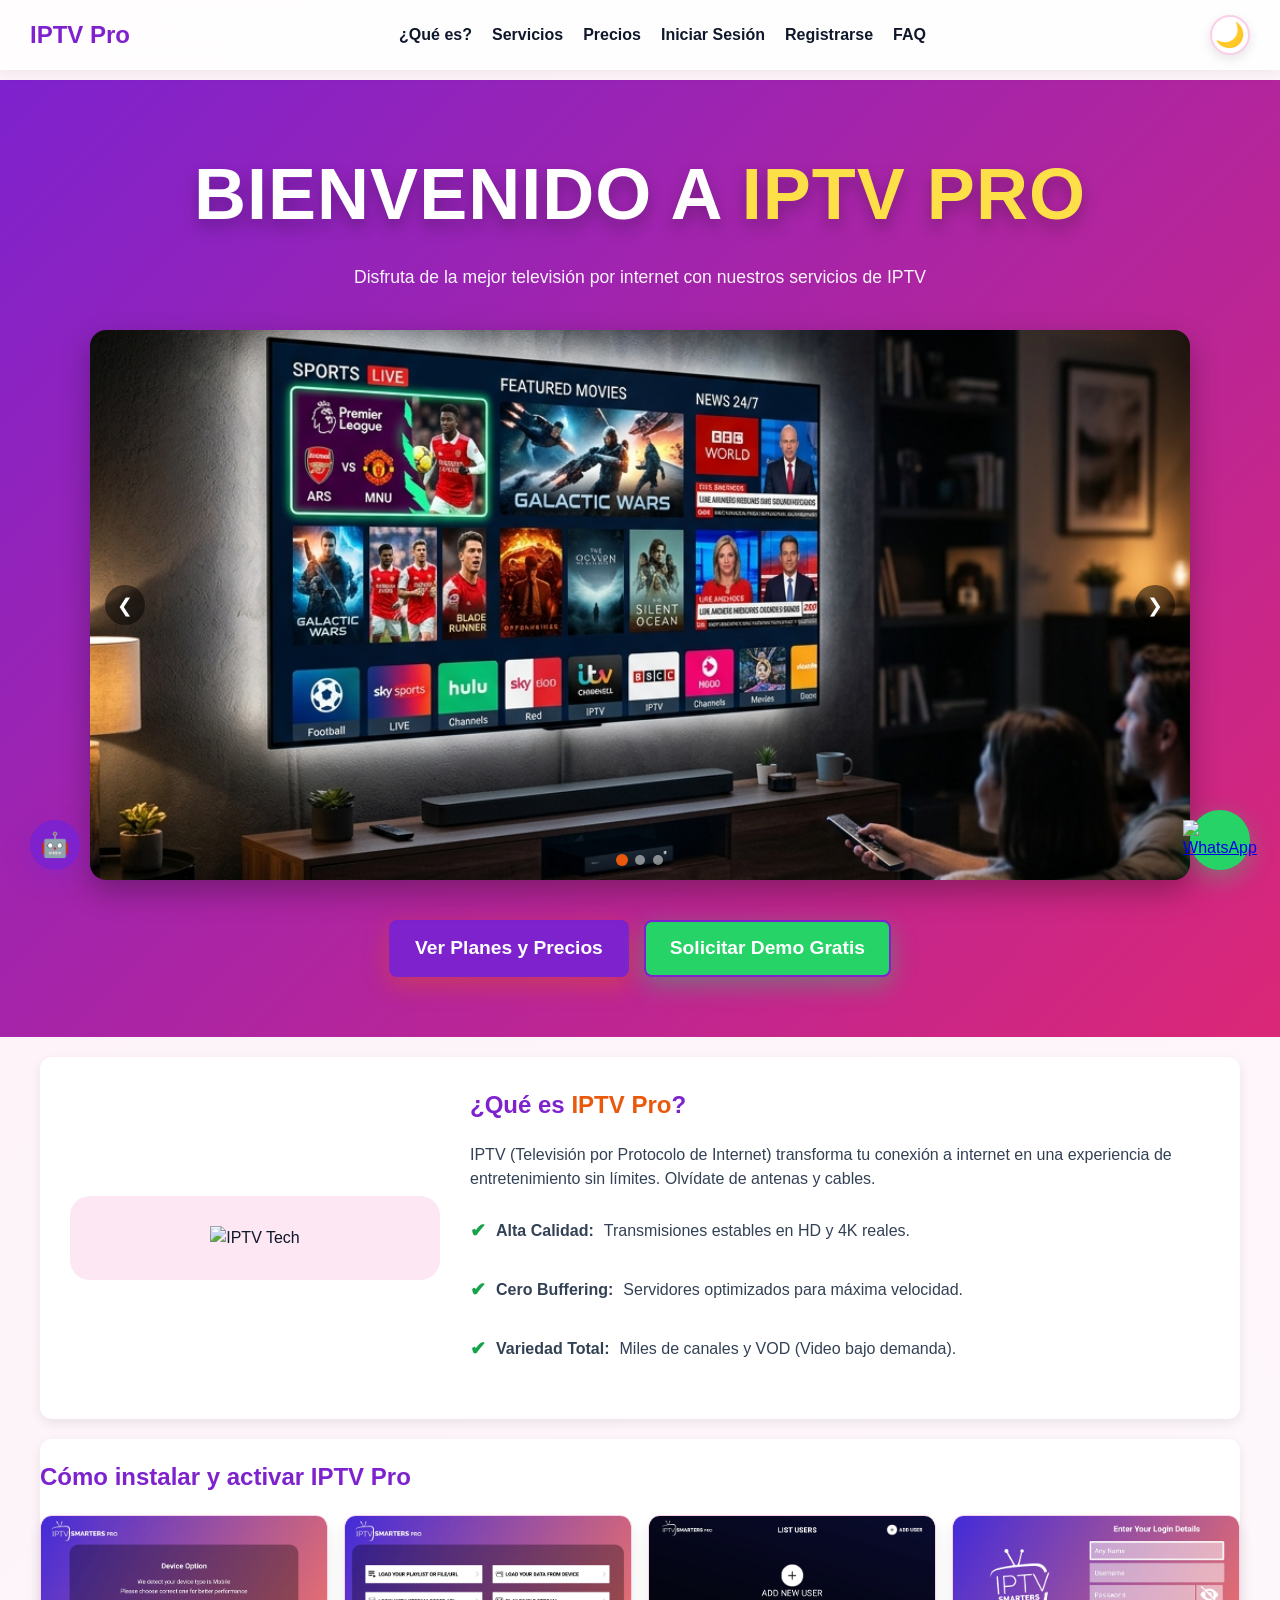
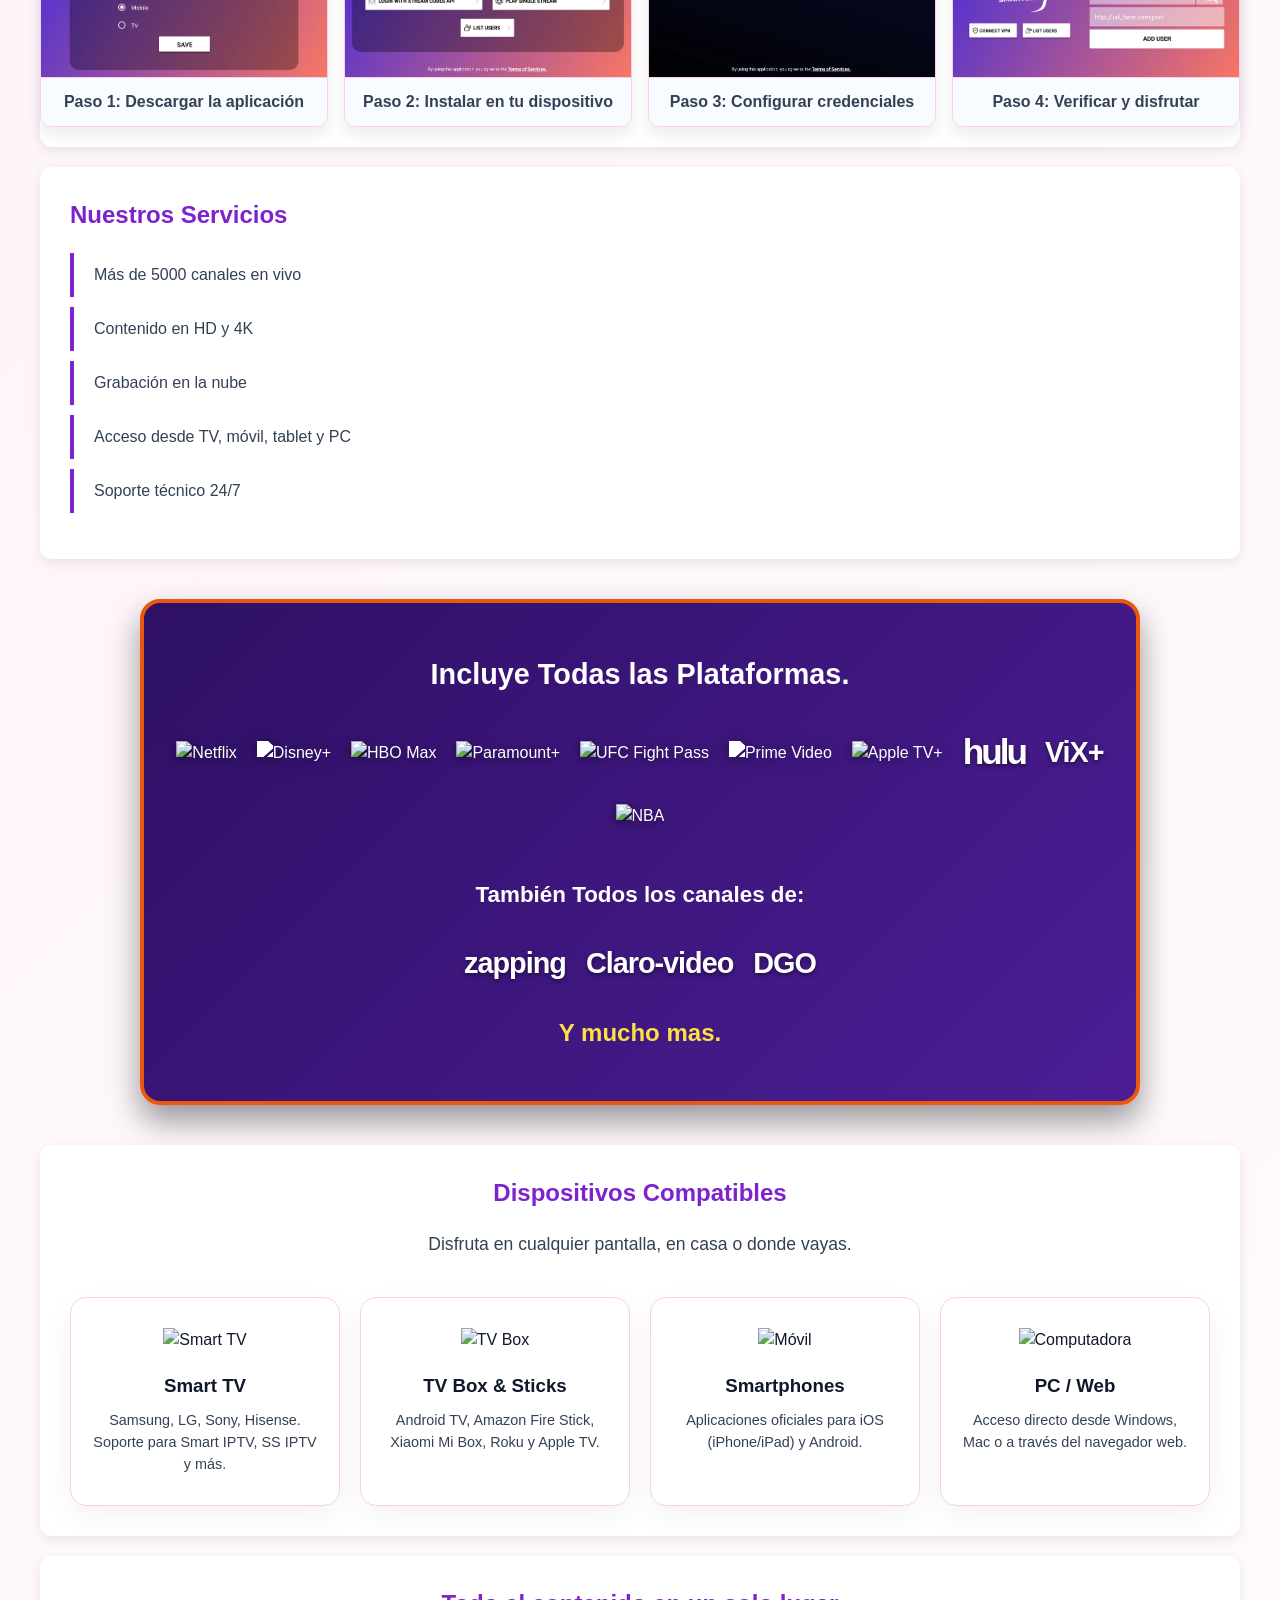
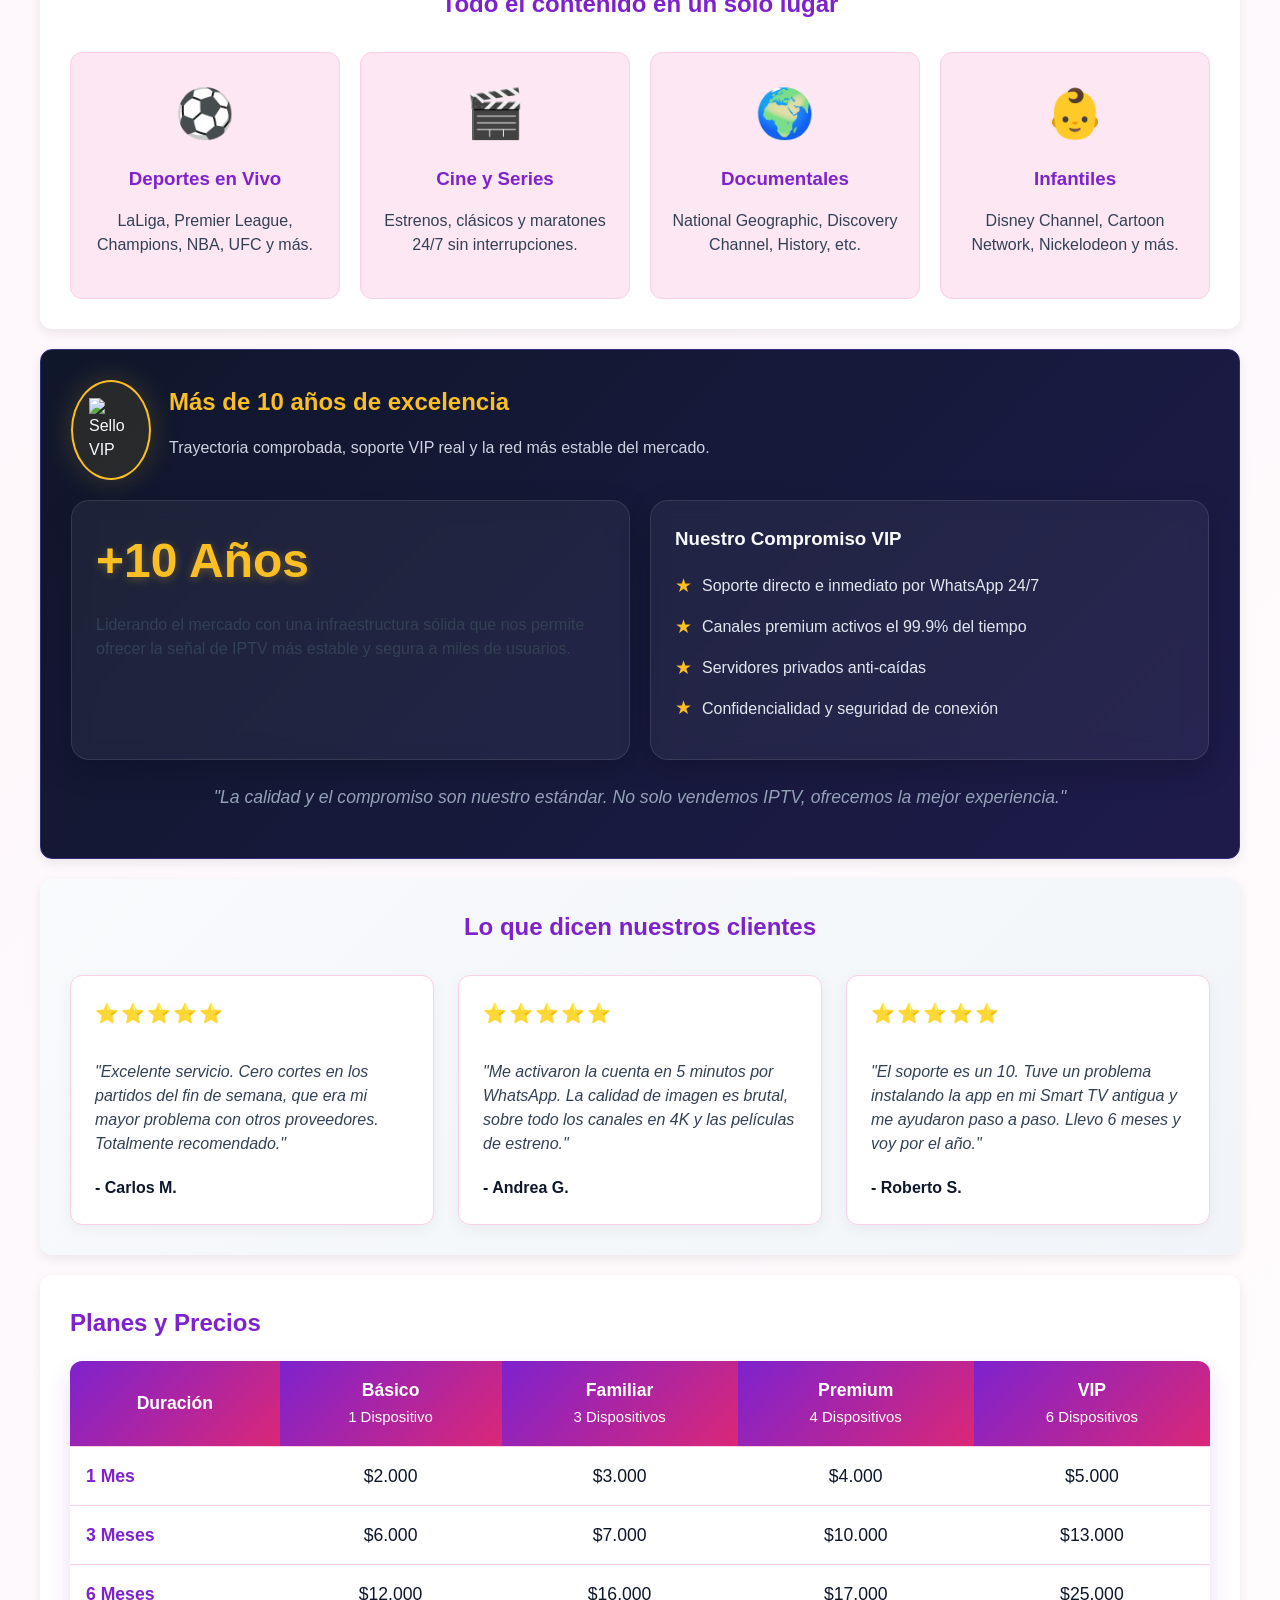
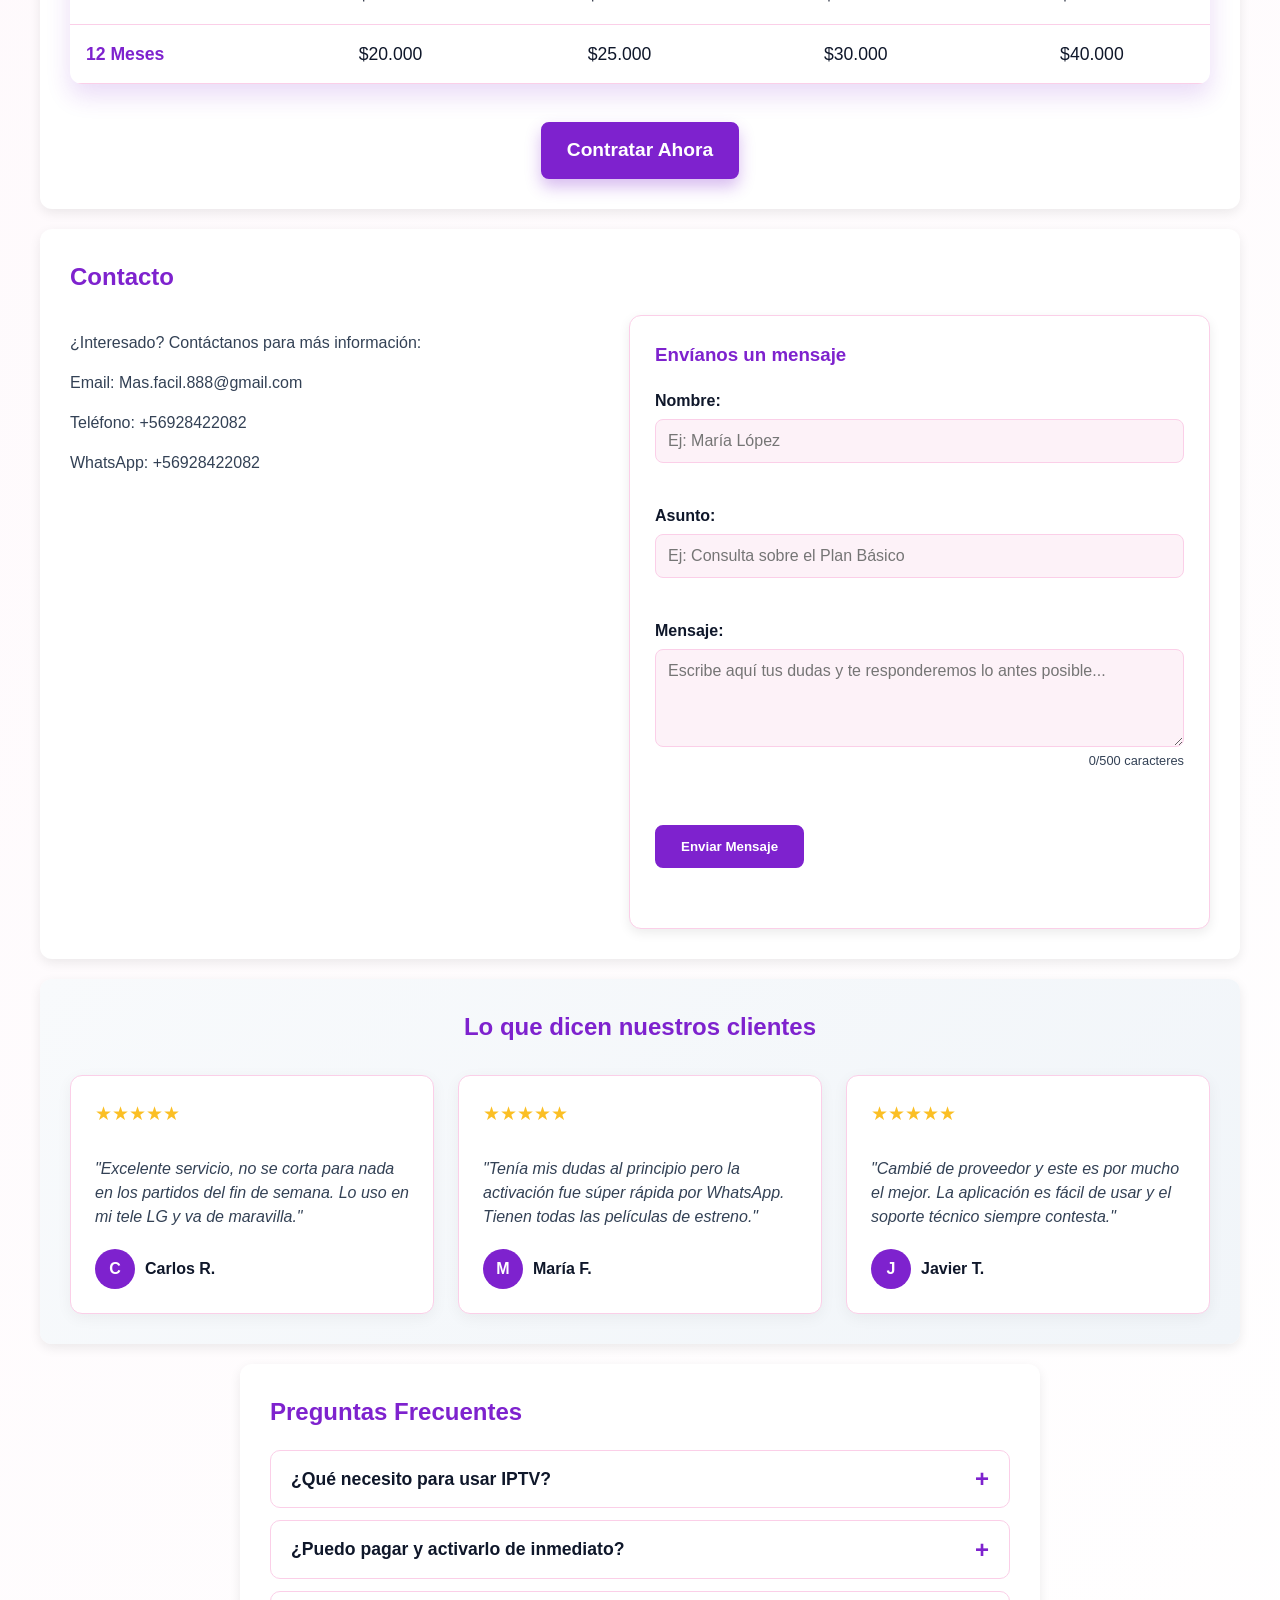
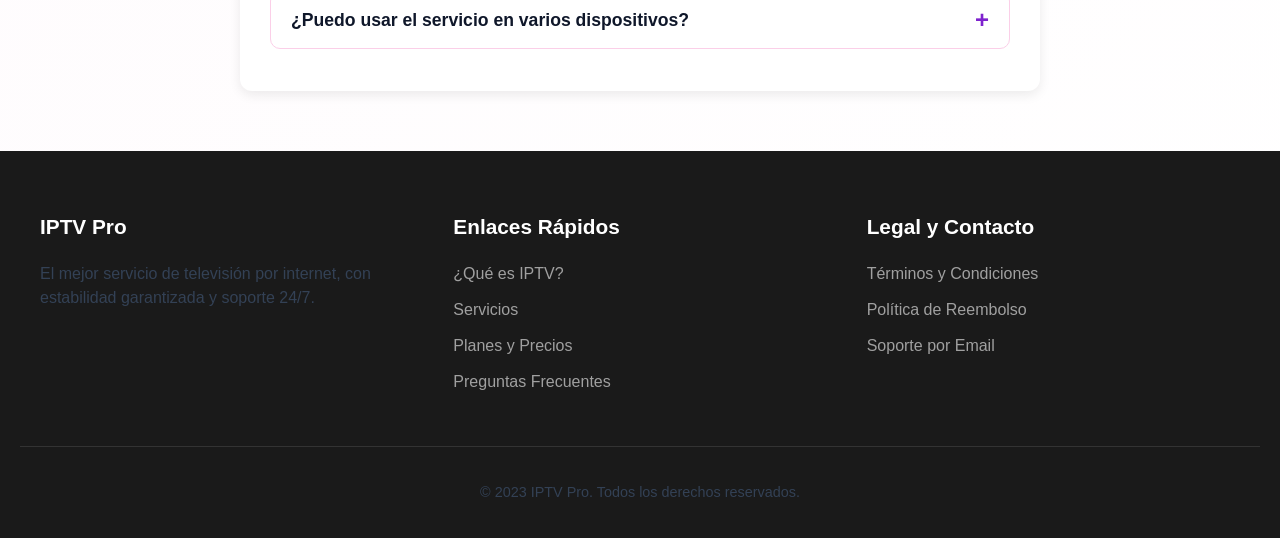
==== index.html @ 999f8999 "se elimina" ====
<!DOCTYPE html>
<html lang="es">

<head>
    <meta charset="UTF-8">
    <meta name="viewport" content="width=device-width, initial-scale=1.0">
    <title>Venta de IPTV - IPTV Pro</title>
    <!-- Open Graph SEO Meta Tags -->
    <meta property="og:title" content="IPTV Pro - La mejor televisión por internet">
    <meta property="og:description" content="Disfruta de miles de canales, películas y series en alta calidad desde cualquier dispositivo.">
    <meta property="og:image" content="https://zandokans.github.io/IPTV_Ventas/images/carousel_1.png">
    <meta property="og:url" content="https://zandokans.github.io/IPTV_Ventas/">
    <meta name="twitter:card" content="summary_large_image">
    <link rel="stylesheet" href="css/estilo.css">
    <link rel="icon" href="images/favicon.svg" type="image/svg+xml">
</head>

<body>
    <!-- Sticky Navbar -->
    <nav class="navbar">
        <div class="nav-brand">IPTV Pro</div>
        <div class="nav-links">
            <a href="#about" class="nav-public">¿Qué es?</a>
            <a href="#services" class="nav-public">Servicios</a>
            <a href="#pricing" class="nav-public">Precios</a>
            <a href="#" id="open-login-btn" class="nav-public">Iniciar Sesión</a>
            <a href="#" id="open-register-btn" class="nav-public">Registrarse</a>
            <a href="#faq" class="nav-public">FAQ</a>
            <a href="#" id="dashboard-link" class="nav-private" style="display:none; color: var(--focus);">Mi Panel</a>
            <a href="#" id="logout-btn" class="nav-private" style="display:none;">Cerrar Sesión</a>
        </div>
        <!-- Botón de Modo Oscuro integrado -->
        <button id="theme-toggle" class="theme-toggle" aria-label="Cambiar tema">🌙</button>
    </nav>

    <!-- Contenido Principal Landing Page -->
    <main id="main-content">
        <!-- Encabezado principal con título y descripción -->
        <header class="animate-on-scroll">
            <h1>Bienvenido a <span class="text-accent">IPTV Pro</span></h1>
            <p>Disfruta de la mejor televisión por internet con nuestros servicios de IPTV</p>

            <!-- Carrusel de Imágenes -->
            <div class="hero-carousel">
                <div class="carousel-track">
                    <div class="carousel-slide">
                        <img src="images/carousel_1.png" alt="IPTV Smart TV interface">
                    </div>
                    <div class="carousel-slide">
                        <img src="images/carousel_2.png" alt="IPTV Movie viewing experience">
                    </div>
                    <div class="carousel-slide">
                        <img src="images/carousel_3.png" alt="IPTV Multi-device synchronization">
                    </div>
                </div>
                <button class="carousel-btn prev-btn" aria-label="Imagen anterior">❮</button>
                <button class="carousel-btn next-btn" aria-label="Siguiente imagen">❯</button>
                <div class="carousel-dots">
                    <span class="dot active" data-index="0"></span>
                    <span class="dot" data-index="1"></span>
                    <span class="dot" data-index="2"></span>
                </div>
            </div>

            <div style="display: flex; gap: 15px; justify-content: center; margin-top: 30px;">
                <a href="#pricing" class="btn btn-hero" style="margin-top: 0;">Ver Planes y Precios</a>
                <a href="https://wa.me/56928422082?text=Hola%2C%20quiero%20solicitar%20mi%20Demo%20Gratis%20de%20IPTV"
                    target="_blank" class="btn btn-hero"
                    style="margin-top: 0; background-color: #25d366; color: white; box-shadow: 0 8px 24px rgba(37, 211, 102, 0.4); animation: pulse-green 2s infinite;">Solicitar
                    Demo Gratis</a>
            </div>
        </header>



        <!-- Modal de Login -->
        <div id="login-modal" class="modal-overlay">
            <div class="modal-content single-form-modal">
                <span class="close-modal" id="close-login-btn">&times;</span>
                <h2>Iniciar Sesión</h2>
                <div class="auth-container">
                    <!-- Formulario de Login -->
                    <div class="form-card" style="width: 100%;">
                        <form id="login-form">
                            <div class="form-group">
                                <label for="login-email">Email:</label>
                                <input type="email" id="login-email" placeholder="ejemplo@correo.com" required>
                                <span id="login-email-error" class="error-text"></span>
                            </div>
                            <div class="form-group">
                                <label for="login-password">Contraseña:</label>
                                <input type="password" id="login-password" placeholder="Tu contraseña" required>
                                <span id="login-password-error" class="error-text"></span>
                            </div>
                            <div style="text-align: right; margin-bottom: 15px;">
                                <a href="#" id="open-recover-btn"
                                    style="font-size: 0.9rem; color: var(--primary);">¿Olvidaste tu contraseña?</a>
                            </div>
                            <button type="submit" class="btn" style="width: 100%;">Ingresar</button>
                            <div id="login-success" class="success-text"></div>
                        </form>
                    </div>
                </div>
            </div>
        </div>

        <!-- Modal de Registro -->
        <div id="register-modal" class="modal-overlay">
            <div class="modal-content single-form-modal">
                <span class="close-modal" id="close-register-btn">&times;</span>
                <h2>Registro</h2>
                <div class="auth-container">
                    <!-- Formulario de Registro -->
                    <div class="form-card" style="width: 100%;">
                        <form id="register-form">
                            <div class="form-group">
                                <label for="register-user">Usuario:</label>
                                <input type="text" id="register-user" placeholder="Ej: JuanPerez99" required>
                                <span id="register-user-error" class="error-text"></span>
                            </div>
                            <div class="form-group">
                                <label for="register-email">Email:</label>
                                <input type="email" id="register-email" placeholder="ejemplo@correo.com" required>
                                <span id="register-email-error" class="error-text"></span>
                            </div>
                            <div class="form-group">
                                <label for="register-password">Contraseña (Mínimo 8 caracteres):</label>
                                <input type="password" id="register-password" placeholder="Mínimo 8 caracteres"
                                    required>
                                <span id="register-password-error" class="error-text"></span>
                            </div>
                            <div class="form-group">
                                <label for="register-confirm">Confirmar Contraseña:</label>
                                <input type="password" id="register-confirm" placeholder="Repite tu contraseña"
                                    required>
                                <span id="register-confirm-error" class="error-text"></span>
                            </div>
                            <button type="submit" class="btn" style="width: 100%;">Registrarse</button>
                            <div id="register-success" class="success-text"></div>
                        </form>
                    </div>
                </div>
            </div>
        </div>

        <!-- Modal de Recuperar Contraseña -->
        <div id="recover-modal" class="modal-overlay">
            <div class="modal-content single-form-modal">
                <span class="close-modal" id="close-recover-btn">&times;</span>
                <h2>Recuperar Contraseña</h2>
                <div class="auth-container">
                    <div class="form-card" style="width: 100%;">
                        <p style="margin-top: 0; margin-bottom: 20px; font-size: 0.95rem; color: var(--muted);">Ingresa
                            tu correo electrónico y te enviaremos un enlace para restablecer tu contraseña.</p>
                        <form id="recover-form">
                            <div class="form-group">
                                <label for="recover-email">Email:</label>
                                <input type="email" id="recover-email" placeholder="ejemplo@correo.com" required>
                                <span id="recover-email-error" class="error-text"></span>
                            </div>
                            <button type="submit" class="btn" style="width: 100%;">Enviar Enlace</button>
                            <div id="recover-success" class="success-text"></div>
                        </form>
                    </div>
                </div>
            </div>
        </div>

        <!-- Sección informativa: Explicación de qué es IPTV -->
        <section id="about" class="animate-on-scroll about-section">
            <div class="about-grid">
                <div class="about-icon-container">
                    <img src="https://img.icons8.com/nolan/128/tv.png" alt="IPTV Tech" class="about-icon-pulse">
                </div>
                <div class="about-content">
                    <h2>¿Qué es <span class="text-accent">IPTV Pro</span>?</h2>
                    <p>IPTV (Televisión por Protocolo de Internet) transforma tu conexión a internet en una experiencia de entretenimiento sin límites. Olvídate de antenas y cables.</p>
                    <ul class="about-features">
                        <li><span class="check-icon">✔</span> <strong>Alta Calidad:</strong> Transmisiones estables en HD y 4K reales.</li>
                        <li><span class="check-icon">✔</span> <strong>Cero Buffering:</strong> Servidores optimizados para máxima velocidad.</li>
                        <li><span class="check-icon">✔</span> <strong>Variedad Total:</strong> Miles de canales y VOD (Video bajo demanda).</li>
                    </ul>
                </div>
            </div>
        </section>

        <!-- Sección galería: Pasos de instalación y configuración del servicio -->
        <section id="gallery" class="animate-on-scroll">
            <h2>Cómo instalar y activar IPTV Pro</h2>
            <!-- Contenedor de galería con imágenes de los pasos -->
            <div class="gallery">
                <!-- Paso 1: Descarga de la aplicación -->
                <figure>
                    <img src="images/1.webp" alt="Paso 1: Descargar" />
                    <figcaption>Paso 1: Descargar la aplicación</figcaption>
                </figure>
                <!-- Paso 2: Instalación en el dispositivo -->
                <figure>
                    <img src="images/2.webp" alt="Paso 2: Instalar" />
                    <figcaption>Paso 2: Instalar en tu dispositivo</figcaption>
                </figure>
                <!-- Paso 3: Configuración de acceso -->
                <figure>
                    <img src="images/3.webp" alt="Paso 3: Configurar" />
                    <figcaption>Paso 3: Configurar credenciales</figcaption>
                </figure>
                <!-- Paso 4: Verificación y uso del servicio -->
                <figure>
                    <img src="images/4.webp" alt="Paso 4: Verificar" />
                    <figcaption>Paso 4: Verificar y disfrutar</figcaption>
                </figure>
            </div>
        </section>

        <!-- Sección servicios: Características principales del servicio IPTV -->
        <section id="services" class="animate-on-scroll">
            <h2>Nuestros Servicios</h2>
            <!-- Lista de características y ventajas -->
            <ul>
                <li>Más de 5000 canales en vivo</li>
                <li>Contenido en HD y 4K</li>
                <li>Grabación en la nube</li>
                <li>Acceso desde TV, móvil, tablet y PC</li>
                <li>Soporte técnico 24/7</li>
            </ul>
        </section>

        <!-- Sección de plataformas incluidas -->
        <section id="platforms" class="animate-on-scroll" style="text-align: center;">
            <h2>Incluye Todas las Plataformas.</h2>

            <div class="platforms-grid">
                <span class="platform-logo" aria-label="Netflix"><img src="https://cdn.simpleicons.org/netflix/white"
                        alt="Netflix"></span>
                <span class="platform-logo" aria-label="Disney+"><img
                        src="https://upload.wikimedia.org/wikipedia/commons/3/3e/Disney%2B_logo.svg" alt="Disney+"
                        style="filter: brightness(0) invert(1) drop-shadow(0 2px 8px rgba(0,0,0,0.5));"></span>
                <span class="platform-logo" aria-label="HBO Max"><img src="https://cdn.simpleicons.org/hbo/white"
                        alt="HBO Max"></span>
                <span class="platform-logo" aria-label="Paramount+"><img
                        src="https://cdn.simpleicons.org/paramountplus/white" alt="Paramount+"></span>
                <span class="platform-logo" aria-label="UFC Fight Pass"><img src="https://cdn.simpleicons.org/ufc/white"
                        alt="UFC Fight Pass"></span>
                <span class="platform-logo" aria-label="Prime Video"><img
                        src="https://upload.wikimedia.org/wikipedia/commons/1/11/Amazon_Prime_Video_logo.svg"
                        alt="Prime Video"
                        style="filter: brightness(0) invert(1) drop-shadow(0 2px 8px rgba(0,0,0,0.5));"></span>
                <span class="platform-logo" aria-label="Apple TV+"><img src="https://cdn.simpleicons.org/appletv/white"
                        alt="Apple TV+"></span>
                <span class="platform-text"
                    style="font-family: 'Arial Black', Impact, sans-serif; letter-spacing: -3px; text-transform: lowercase; font-size: 2.2rem;"
                    aria-label="Hulu">hulu</span>
                <span class="platform-text">ViX+</span>
                <span class="platform-logo" aria-label="NBA"><img src="https://cdn.simpleicons.org/nba/white"
                        alt="NBA"></span>
            </div>

            <h3 class="platforms-subtitle">También Todos los canales de:</h3>

            <div class="platforms-grid channels-grid">
                <span class="platform-text">zapping</span>
                <span class="platform-text">Claro-video</span>
                <span class="platform-text">DGO</span>
            </div>

            <div class="more-content-banner">
                Y mucho mas.
            </div>
        </section>

        <!-- Sección de Dispositivos Compatibles Visual -->
        <section id="devices" class="animate-on-scroll">
            <h2 style="text-align: center;">Dispositivos Compatibles</h2>
            <p style="text-align: center; color: var(--muted); margin-bottom: 40px; font-size: 1.1rem;">Disfruta en cualquier pantalla, en casa o donde vayas.</p>
            
            <div class="devices-grid">
                <div class="device-card">
                    <img src="https://img.icons8.com/color/150/000000/tv.png" alt="Smart TV" class="device-img">
                    <h3>Smart TV</h3>
                    <p>Samsung, LG, Sony, Hisense. Soporte para Smart IPTV, SS IPTV y más.</p>
                </div>
                <div class="device-card">
                    <img src="https://img.icons8.com/color/150/000000/apple-tv.png" alt="TV Box" class="device-img">
                    <h3>TV Box & Sticks</h3>
                    <p>Android TV, Amazon Fire Stick, Xiaomi Mi Box, Roku y Apple TV.</p>
                </div>
                <div class="device-card">
                    <img src="https://img.icons8.com/color/150/000000/touchscreen-smartphone.png" alt="Móvil" class="device-img">
                    <h3>Smartphones</h3>
                    <p>Aplicaciones oficiales para iOS (iPhone/iPad) y Android.</p>
                </div>
                <div class="device-card">
                    <img src="https://img.icons8.com/color/150/000000/mac-client.png" alt="Computadora" class="device-img">
                    <h3>PC / Web</h3>
                    <p>Acceso directo desde Windows, Mac o a través del navegador web.</p>
                </div>
            </div>
        </section>

        <!-- Sección de Categorías de Canales -->
        <section id="channels" class="animate-on-scroll">
            <h2 style="text-align: center;">Todo el contenido en un solo lugar</h2>
            <div class="channels-categories-grid">
                <div class="category-card">
                    <span class="category-icon">⚽</span>
                    <h3>Deportes en Vivo</h3>
                    <p>LaLiga, Premier League, Champions, NBA, UFC y más.</p>
                </div>
                <div class="category-card">
                    <span class="category-icon">🎬</span>
                    <h3>Cine y Series</h3>
                    <p>Estrenos, clásicos y maratones 24/7 sin interrupciones.</p>
                </div>
                <div class="category-card">
                    <span class="category-icon">🌍</span>
                    <h3>Documentales</h3>
                    <p>National Geographic, Discovery Channel, History, etc.</p>
                </div>
                <div class="category-card">
                    <span class="category-icon">👶</span>
                    <h3>Infantiles</h3>
                    <p>Disney Channel, Cartoon Network, Nickelodeon y más.</p>
                </div>
            </div>
        </section>

        <!-- Sección experiencia: Información sobre trayectoria y ventajas competitivas -->
        <section id="experience" class="experience-box animate-on-scroll">
            <!-- Encabezado con ícono de experiencia -->
            <div class="experience-top">
                <div class="experience-badge-vip">
                    <img src="https://img.icons8.com/color/96/000000/best-seller.png" alt="Sello VIP" />
                </div>
                <div>
                    <h2>Más de 10 años de excelencia</h2>
                    <p class="experience-subtitle">Trayectoria comprobada, soporte VIP real y la red más estable del mercado.</p>
                </div>
            </div>
            <!-- Grid con tarjetas de experiencia y beneficios -->
            <div class="experience-grid">
                <!-- Tarjeta: Años de experiencia -->
                <div class="experience-card">
                    <p class="experience-number">+10 Años</p>
                    <p>Liderando el mercado con una infraestructura sólida que nos permite ofrecer la señal de IPTV más estable y segura a miles de usuarios.</p>
                </div>
                <!-- Tarjeta: Razones por las que somos los mejores -->
                <div class="experience-card">
                    <h3>Nuestro Compromiso VIP</h3>
                    <ul class="vip-list">
                        <li><span class="vip-icon">★</span> Soporte directo e inmediato por WhatsApp 24/7</li>
                        <li><span class="vip-icon">★</span> Canales premium activos el 99.9% del tiempo</li>
                        <li><span class="vip-icon">★</span> Servidores privados anti-caídas</li>
                        <li><span class="vip-icon">★</span> Confidencialidad y seguridad de conexión</li>
                    </ul>
                </div>
            </div>
            <!-- Nota final sobre los valores de la empresa -->
            <p class="experience-note">"La calidad y el compromiso son nuestro estándar. No solo vendemos IPTV, ofrecemos la mejor experiencia."</p>
        </section>

        <!-- Sección Testimonios -->
        <section id="testimonials" class="animate-on-scroll">
            <h2 style="text-align: center;">Lo que dicen nuestros clientes</h2>
            <div class="testimonials-grid">
                <div class="testimonial-card">
                    <div class="testimonial-stars">⭐⭐⭐⭐⭐</div>
                    <p class="testimonial-text">"Excelente servicio. Cero cortes en los partidos del fin de semana, que
                        era mi mayor problema con otros proveedores. Totalmente recomendado."</p>
                    <div class="testimonial-author">- Carlos M.</div>
                </div>
                <div class="testimonial-card">
                    <div class="testimonial-stars">⭐⭐⭐⭐⭐</div>
                    <p class="testimonial-text">"Me activaron la cuenta en 5 minutos por WhatsApp. La calidad de imagen
                        es brutal, sobre todo los canales en 4K y las películas de estreno."</p>
                    <div class="testimonial-author">- Andrea G.</div>
                </div>
                <div class="testimonial-card">
                    <div class="testimonial-stars">⭐⭐⭐⭐⭐</div>
                    <p class="testimonial-text">"El soporte es un 10. Tuve un problema instalando la app en mi Smart TV
                        antigua y me ayudaron paso a paso. Llevo 6 meses y voy por el año."</p>
                    <div class="testimonial-author">- Roberto S.</div>
                </div>
            </div>
        </section>



        <!-- Sección precios: Planes de suscripción disponibles -->
        <section id="pricing" class="animate-on-scroll">
            <h2>Planes y Precios</h2>
            <!-- Contenedor de tarjetas de planes -->
            <div class="pricing-table-container">
                <table class="pricing-table">
                    <thead>
                        <tr>
                            <th>Duración</th>
                            <th>Básico<br><span style="font-size: 0.85em; font-weight: normal;">1 Dispositivo</span>
                            </th>
                            <th>Familiar<br><span style="font-size: 0.85em; font-weight: normal;">3 Dispositivos</span>
                            </th>
                            <th>Premium<br><span style="font-size: 0.85em; font-weight: normal;">4 Dispositivos</span>
                            </th>
                            <th>VIP<br><span style="font-size: 0.85em; font-weight: normal;">6 Dispositivos</span></th>
                        </tr>
                    </thead>
                    <tbody>
                        <tr>
                            <td>1 Mes</td>
                            <td>$2.000</td>
                            <td>$3.000</td>
                            <td>$4.000</td>
                            <td>$5.000</td>
                        </tr>
                        <tr>
                            <td>3 Meses</td>
                            <td>$6.000</td>
                            <td>$7.000</td>
                            <td>$10.000</td>
                            <td>$13.000</td>
                        </tr>
                        <tr>
                            <td>6 Meses</td>
                            <td>$12.000</td>
                            <td>$16.000</td>
                            <td>$17.000</td>
                            <td>$25.000</td>
                        </tr>
                        <tr>
                            <td>12 Meses</td>
                            <td>$20.000</td>
                            <td>$25.000</td>
                            <td>$30.000</td>
                            <td>$40.000</td>
                        </tr>
                    </tbody>
                </table>
            </div>
            <div class="pricing-action">
                <a class="btn btn-large"
                    href="https://wa.me/56928422082?text=Hola%2C%20quiero%20contratar%20un%20plan%20de%20IPTV"
                    target="_blank" rel="noopener noreferrer">Contratar Ahora</a>
            </div>
        </section>



        <!-- Sección contacto: Información de contacto y canales de atención -->
        <section id="contact" class="animate-on-scroll">
            <h2>Contacto</h2>
            <div class="contact-container">
                <div class="contact-info">
                    <p>¿Interesado? Contáctanos para más información:</p>
                    <!-- Email de contacto -->
                    <p>Email: Mas.facil.888@gmail.com</p>
                    <!-- Teléfono de contacto -->
                    <p>Teléfono: +56928422082</p>
                    <!-- WhatsApp para soporte directo -->
                    <p>WhatsApp: +56928422082</p>
                </div>

                <div class="form-card contact-form-card">
                    <h3>Envíanos un mensaje</h3>
                    <form id="contact-form">
                        <div class="form-group">
                            <label for="contact-name">Nombre:</label>
                            <input type="text" id="contact-name" placeholder="Ej: María López" required>
                            <span id="contact-name-error" class="error-text"></span>
                        </div>
                        <div class="form-group">
                            <label for="contact-subject">Asunto:</label>
                            <input type="text" id="contact-subject" placeholder="Ej: Consulta sobre el Plan Básico"
                                required>
                            <span id="contact-subject-error" class="error-text"></span>
                        </div>
                        <div class="form-group">
                            <label for="contact-message">Mensaje:</label>
                            <textarea id="contact-message" rows="4" maxlength="500"
                                placeholder="Escribe aquí tus dudas y te responderemos lo antes posible..."
                                required></textarea>
                            <div class="char-counter"><span id="char-count">0</span>/500 caracteres</div>
                            <span id="contact-message-error" class="error-text"></span>
                        </div>
                        <button type="submit" class="btn">Enviar Mensaje</button>
                        <div id="contact-success" class="success-text"></div>
                    </form>
                </div>
            </div>
        </section>

        <!-- Sección Testimonios -->
        <section id="testimonials" class="animate-on-scroll">
            <h2 style="text-align: center;">Lo que dicen nuestros clientes</h2>
            <div class="testimonials-grid">
                <div class="testimonial-card">
                    <div class="stars">★★★★★</div>
                    <p class="testimonial-text">"Excelente servicio, no se corta para nada en los partidos del fin de semana. Lo uso en mi tele LG y va de maravilla."</p>
                    <div class="testimonial-author">
                        <div class="author-avatar">C</div>
                        <span>Carlos R.</span>
                    </div>
                </div>
                <div class="testimonial-card">
                    <div class="stars">★★★★★</div>
                    <p class="testimonial-text">"Tenía mis dudas al principio pero la activación fue súper rápida por WhatsApp. Tienen todas las películas de estreno."</p>
                    <div class="testimonial-author">
                        <div class="author-avatar">M</div>
                        <span>María F.</span>
                    </div>
                </div>
                <div class="testimonial-card">
                    <div class="stars">★★★★★</div>
                    <p class="testimonial-text">"Cambié de proveedor y este es por mucho el mejor. La aplicación es fácil de usar y el soporte técnico siempre contesta."</p>
                    <div class="testimonial-author">
                        <div class="author-avatar">J</div>
                        <span>Javier T.</span>
                    </div>
                </div>
            </div>
        </section>

        <!-- Sección FAQ -->
        <section id="faq" class="animate-on-scroll faq-section">
            <h2>Preguntas Frecuentes</h2>
            <div class="faq-container">
                <details class="faq-item">
                    <summary>¿Qué necesito para usar IPTV?</summary>
                    <div class="faq-content">Solo necesitas una conexión a internet estable (mínimo 15 Mbps
                        recomendables) y
                        un dispositivo compatible como un Smart TV, celular, PC o TV Box.</div>
                </details>
                <details class="faq-item">
                    <summary>¿Puedo pagar y activarlo de inmediato?</summary>
                    <div class="faq-content">¡Sí! Una vez confirmemos el pago vía WhatsApp, te enviaremos tus
                        credenciales
                        para que empieces a disfrutar al instante.</div>
                </details>
                <details class="faq-item">
                    <summary>¿Puedo usar el servicio en varios dispositivos?</summary>
                    <div class="faq-content">Depende del plan que elijas. Nuestro Plan VIP te permite ver hasta en 6
                        dispositivos simultáneamente. Revisa nuestra tabla de precios para más detalles.</div>
                </details>
            </div>
        </section>
    </main>

    <!-- Dashboard de Cliente -->
    <div id="user-dashboard" style="display: none;" class="dashboard-container animate-on-scroll">
        <div class="dashboard-header">
            <h2>Bienvenido, <span id="dashboard-username" class="text-accent">Usuario</span></h2>
            <p>Estado de tu cuenta: <span class="status-active" style="color: #00e676; font-weight: bold;">Activo</span>
            </p>
        </div>
        <div class="dashboard-grid">
            <div class="dashboard-card">
                <h3>Tu Plan Actual</h3>
                <p class="plan-name" style="font-size: 1.2rem; font-weight: bold; color: var(--primary);">Plan VIP (6
                    Dispositivos)</p>
                <p>Vence en: <strong>28 días</strong></p>
                <button class="btn btn-step">Renovar Plan</button>
            </div>
            <div class="dashboard-card">
                <h3>Tus Listas y Accesos</h3>
                <p>Usa estos datos en tu aplicación IPTV:</p>
                <div class="form-group" style="margin-bottom: 10px;">
                    <label>URL M3U:</label>
                    <input type="text" value="http://iptvpro.tv/get.php?username=cliente&password=123&type=m3u" readonly
                        style="width: 100%; font-size: 0.85rem;">
                </div>
                <button class="btn btn-step" onclick="alert('Enlace copiado al portapapeles')">Copiar Enlace</button>
            </div>
            <div class="dashboard-card">
                <h3>Soporte Técnico</h3>
                <p>¿Tienes problemas con tu servicio?</p>
                <a href="https://wa.me/56928422082" class="btn btn-step" target="_blank"
                    rel="noopener noreferrer">Contactar Soporte</a>
            </div>
        </div>
    </div>

    <!-- Botón Volver Arriba -->
    <button id="back-to-top" aria-label="Volver arriba">↑</button>

    <!-- Botón Whatsapp Flotante -->
    <a href="https://wa.me/56928422082?text=Hola%2C%20quiero%20m%C3%A1s%20informaci%C3%B3n" class="wa-floating"
        target="_blank" rel="noopener noreferrer" aria-label="Chat WhatsApp">
        <img src="https://img.icons8.com/color/60/ffffff/whatsapp--v1.png" alt="WhatsApp" />
    </a>

    <!-- Pie de página -->
    <footer>
        <div class="footer-grid">
            <div class="footer-col">
                <h3>IPTV Pro</h3>
                <p>El mejor servicio de televisión por internet, con estabilidad garantizada y soporte 24/7.</p>
            </div>
            <div class="footer-col">
                <h3>Enlaces Rápidos</h3>
                <ul class="footer-links">
                    <li><a href="#about">¿Qué es IPTV?</a></li>
                    <li><a href="#services">Servicios</a></li>
                    <li><a href="#pricing">Planes y Precios</a></li>
                    <li><a href="#faq">Preguntas Frecuentes</a></li>
                </ul>
            </div>
            <div class="footer-col">
                <h3>Legal y Contacto</h3>
                <ul class="footer-links">
                    <li><a href="#">Términos y Condiciones</a></li>
                    <li><a href="#">Política de Reembolso</a></li>
                    <li><a href="mailto:Mas.facil.888@gmail.com">Soporte por Email</a></li>
                </ul>
            </div>
        </div>
        <div class="footer-bottom">
            <p>&copy; 2023 IPTV Pro. Todos los derechos reservados.</p>
        </div>
    </footer>

    <!-- jQuery -->
    <script src="https://code.jquery.com/jquery-3.6.0.min.js"></script>

    <!-- Script de Modo Oscuro -->
    <script>
        const themeToggleBtn = document.getElementById('theme-toggle');
        const theme = localStorage.getItem('theme');

        if (theme === "dark") {
            document.body.classList.add("dark-mode");
            themeToggleBtn.innerText = "☀️";
        }

        themeToggleBtn.addEventListener("click", () => {
            document.body.classList.toggle("dark-mode");
            if (document.body.classList.contains("dark-mode")) {
                localStorage.setItem("theme", "dark");
                themeToggleBtn.innerText = "☀️";
            } else {
                localStorage.setItem("theme", "light");
                themeToggleBtn.innerText = "🌙";
            }
        });

        // Lógica del botón Volver Arriba
        const backToTopBtn = document.getElementById('back-to-top');
        window.addEventListener('scroll', () => {
            if (window.scrollY > 300) {
                backToTopBtn.classList.add('show');
            } else {
                backToTopBtn.classList.remove('show');
            }
        });

        if (backToTopBtn) {
            backToTopBtn.addEventListener('click', () => {
                window.scrollTo({ top: 0, behavior: 'smooth' });
            });
        }

        // Intersection Observer para Animaciones de Scroll
        const observerOptions = {
            root: null,
            rootMargin: '0px',
            threshold: 0.15
        };

        const observer = new IntersectionObserver((entries, observer) => {
            entries.forEach(entry => {
                if (entry.isIntersecting) {
                    entry.target.classList.add('visible');
                    observer.unobserve(entry.target);
                }
            });
        }, observerOptions);

        document.querySelectorAll('.animate-on-scroll').forEach(section => {
            observer.observe(section);
        });

        // ============================================
        // LÓGICA DE VALIDACIÓN DE FORMULARIOS
        // ============================================

        // --- Lógica de Modales de Autenticación ---
        const loginModal = document.getElementById('login-modal');
        const registerModal = document.getElementById('register-modal');
        const openLoginBtn = document.getElementById('open-login-btn');
        const openRegisterBtn = document.getElementById('open-register-btn');
        const closeLoginBtn = document.getElementById('close-login-btn');
        const closeRegisterBtn = document.getElementById('close-register-btn');

        if (openLoginBtn && loginModal && closeLoginBtn) {
            openLoginBtn.addEventListener('click', function (e) {
                e.preventDefault();
                loginModal.classList.add('show');
            });

            closeLoginBtn.addEventListener('click', function () {
                loginModal.classList.remove('show');
            });

            window.addEventListener('click', function (e) {
                if (e.target === loginModal) {
                    loginModal.classList.remove('show');
                }
            });
        }

        if (openRegisterBtn && registerModal && closeRegisterBtn) {
            openRegisterBtn.addEventListener('click', function (e) {
                e.preventDefault();
                registerModal.classList.add('show');
            });

            closeRegisterBtn.addEventListener('click', function () {
                registerModal.classList.remove('show');
            });

            window.addEventListener('click', function (e) {
                if (e.target === registerModal) {
                    registerModal.classList.remove('show');
                }
            });
        }

        const recoverModal = document.getElementById('recover-modal');
        const openRecoverBtn = document.getElementById('open-recover-btn');
        const closeRecoverBtn = document.getElementById('close-recover-btn');

        if (openRecoverBtn && recoverModal && closeRecoverBtn) {
            openRecoverBtn.addEventListener('click', function (e) {
                e.preventDefault();
                loginModal.classList.remove('show'); // cerrar login primero
                recoverModal.classList.add('show');
            });

            closeRecoverBtn.addEventListener('click', function () {
                recoverModal.classList.remove('show');
            });

            window.addEventListener('click', function (e) {
                if (e.target === recoverModal) {
                    recoverModal.classList.remove('show');
                }
            });
        }

        // Formulario de Recuperación
        const recoverForm = document.getElementById('recover-form');
        if (recoverForm) {
            recoverForm.addEventListener('submit', function (e) {
                e.preventDefault();
                const email = document.getElementById('recover-email').value.trim();
                const errorSpan = document.getElementById('recover-email-error');
                const successMsg = document.getElementById('recover-success');

                errorSpan.textContent = '';
                successMsg.textContent = '';

                if (email === '') {
                    errorSpan.textContent = 'El email es obligatorio.';
                } else {
                    successMsg.textContent = 'Si el email está registrado, recibirás un enlace de recuperación pronto.';
                    successMsg.style.color = '#00e676';
                    recoverForm.reset();
                }
            });
        }

        // --- Formulario de Registro ---
        const registerForm = document.getElementById('register-form');
        if (registerForm) {
            registerForm.addEventListener('submit', function (event) {
                event.preventDefault(); // Validación preventiva

                // Captura de valores mediante document.getElementById
                const user = document.getElementById('register-user').value.trim();
                const email = document.getElementById('register-email').value.trim();
                const password = document.getElementById('register-password').value;
                const confirm = document.getElementById('register-confirm').value;

                // Elementos de error para feedback en tiempo real
                const userError = document.getElementById('register-user-error');
                const emailError = document.getElementById('register-email-error');
                const passwordError = document.getElementById('register-password-error');
                const confirmError = document.getElementById('register-confirm-error');
                const successMsg = document.getElementById('register-success');

                // Limpiar mensajes
                userError.textContent = '';
                emailError.textContent = '';
                passwordError.textContent = '';
                confirmError.textContent = '';
                successMsg.textContent = '';

                let isValid = true;

                if (user === '') {
                    userError.textContent = 'El usuario es obligatorio.';
                    isValid = false;
                }

                // Validar que el email tenga un formato válido (regex)
                const emailRegex = /^[^\s@]+@[^\s@]+\.[^\s@]+$/;
                if (!emailRegex.test(email)) {
                    emailError.textContent = 'El formato del email no es válido.';
                    isValid = false;
                }

                // Asegurar que la contraseña tenga al menos 8 caracteres
                if (password.length < 8) {
                    passwordError.textContent = 'La contraseña debe tener al menos 8 caracteres.';
                    isValid = false;
                }

                // Verificar que ambas contraseñas ingresadas sean idénticas
                if (password !== confirm) {
                    confirmError.textContent = 'Las contraseñas no coinciden.';
                    isValid = false;
                }

                if (isValid) {
                    // Guardar en localStorage simulando guardado en base de datos
                    const userData = { user, email, password };
                    localStorage.setItem('iptv_user_' + email, JSON.stringify(userData));

                    successMsg.textContent = '¡Registro exitoso! Ya puedes iniciar sesión, ' + user + '.';
                    successMsg.style.color = '#00e676';
                    registerForm.reset();
                }
            });
        }

        // --- Formulario de Login ---
        const loginForm = document.getElementById('login-form');
        if (loginForm) {
            loginForm.addEventListener('submit', function (event) {
                event.preventDefault(); // Validación preventiva

                // Captura de valores mediante document.getElementById
                const email = document.getElementById('login-email').value.trim();
                const password = document.getElementById('login-password').value;

                // Elementos de error
                const emailError = document.getElementById('login-email-error');
                const passwordError = document.getElementById('login-password-error');
                const successMsg = document.getElementById('login-success');

                // Limpiar mensajes
                emailError.textContent = '';
                passwordError.textContent = '';
                successMsg.textContent = '';

                let isValid = true;

                // Validar campos obligatorios
                if (email === '') {
                    emailError.textContent = 'El email es obligatorio.';
                    isValid = false;
                } else {
                    const emailRegex = /^[^\s@]+@[^\s@]+\.[^\s@]+$/;
                    if (!emailRegex.test(email)) {
                        emailError.textContent = 'Formato de email inválido.';
                        isValid = false;
                    }
                }

                if (password === '') {
                    passwordError.textContent = 'La contraseña es obligatoria.';
                    isValid = false;
                }

                // Mensaje de éxito si los formatos son correctos
                if (isValid) {
                    const storedUserStr = localStorage.getItem('iptv_user_' + email);
                    if (storedUserStr) {
                        const storedUser = JSON.parse(storedUserStr);
                        if (storedUser.password === password) {
                            successMsg.textContent = '¡Inicio de sesión exitoso! Bienvenido de nuevo, ' + storedUser.user + '.';
                            successMsg.style.color = '#00e676';
                            loginForm.reset();

                            // Guardar sesión actual
                            localStorage.setItem('iptv_current_session', storedUserStr);

                            // Redirigir al dashboard tras 1 segundo
                            setTimeout(() => {
                                loginModal.classList.remove('show');
                                checkSession();
                            }, 1000);
                        } else {
                            passwordError.textContent = 'Contraseña incorrecta.';
                        }
                    } else {
                        emailError.textContent = 'Usuario no encontrado. Por favor, regístrate.';
                    }
                }
            });
        }

        // --- Lógica de Sesión (Dashboard) ---
        function checkSession() {
            const currentSession = localStorage.getItem('iptv_current_session');
            const mainContent = document.getElementById('main-content');
            const userDashboard = document.getElementById('user-dashboard');
            const navPublic = document.querySelectorAll('.nav-public');
            const navPrivate = document.querySelectorAll('.nav-private');
            const dashUsername = document.getElementById('dashboard-username');

            if (currentSession) {
                const user = JSON.parse(currentSession);
                // Mostrar Dashboard, ocultar Main
                mainContent.style.display = 'none';
                userDashboard.style.display = 'block';
                // Cambiar Nav
                navPublic.forEach(el => el.style.display = 'none');
                navPrivate.forEach(el => el.style.display = 'inline-block');
                dashUsername.textContent = user.user;

                // Disparar animación de scroll
                setTimeout(() => userDashboard.classList.add('visible'), 100);
            } else {
                // Mostrar Main, ocultar Dashboard
                mainContent.style.display = 'block';
                userDashboard.style.display = 'none';
                // Cambiar Nav
                navPublic.forEach(el => el.style.display = 'inline-block');
                navPrivate.forEach(el => el.style.display = 'none');
            }
        }

        const logoutBtn = document.getElementById('logout-btn');
        if (logoutBtn) {
            logoutBtn.addEventListener('click', function (e) {
                e.preventDefault();
                localStorage.removeItem('iptv_current_session');
                checkSession();
                window.scrollTo(0, 0);
            });
        }

        const dashboardLink = document.getElementById('dashboard-link');
        if (dashboardLink) {
            dashboardLink.addEventListener('click', function (e) {
                e.preventDefault();
                checkSession();
            });
        }

        // Checkear sesión al cargar la página
        checkSession();

        // --- Formulario de Contacto ---
        const contactForm = document.getElementById('contact-form');
        const messageInput = document.getElementById('contact-message');
        const charCount = document.getElementById('char-count');

        // Implementar un contador de caracteres para el área de mensaje
        if (messageInput) {
            messageInput.addEventListener('input', function () {
                const currentLength = this.value.length;
                charCount.textContent = currentLength;
            });
        }

        if (contactForm) {
            contactForm.addEventListener('submit', function (event) {
                event.preventDefault(); // Validación preventiva

                const name = document.getElementById('contact-name').value.trim();
                const subject = document.getElementById('contact-subject').value.trim();
                const message = document.getElementById('contact-message').value.trim();

                const nameError = document.getElementById('contact-name-error');
                const subjectError = document.getElementById('contact-subject-error');
                const messageError = document.getElementById('contact-message-error');
                const successMsg = document.getElementById('contact-success');

                nameError.textContent = '';
                subjectError.textContent = '';
                messageError.textContent = '';
                successMsg.textContent = '';

                let isValid = true;

                if (name === '') {
                    nameError.textContent = 'El nombre es obligatorio.';
                    isValid = false;
                }

                if (subject === '') {
                    subjectError.textContent = 'El asunto es obligatorio.';
                    isValid = false;
                }

                if (message === '') {
                    messageError.textContent = 'El mensaje es obligatorio.';
                    isValid = false;
                }

                if (isValid) {
                    // Limpiar los campos automáticamente tras un envío exitoso
                    successMsg.textContent = 'Tu mensaje ha sido enviado exitosamente.';
                    contactForm.reset();
                    charCount.textContent = '0';
                }
            });
        }

        // ============================================
        // LÓGICA DEL CARRUSEL HERO (JQUERY)
        // ============================================
        $(document).ready(function () {
            const $track = $('.carousel-track');
            if ($track.length) {
                const $slides = $('.carousel-slide');
                const $nextButton = $('.next-btn');
                const $prevButton = $('.prev-btn');
                const $dots = $('.dot');

                let currentSlideIndex = 0;
                let slideInterval;

                const updateCarousel = () => {
                    $track.css('transform', `translateX(-${currentSlideIndex * 100}%)`);
                    $dots.removeClass('active').eq(currentSlideIndex).addClass('active');
                };

                const moveToNextSlide = () => {
                    currentSlideIndex = (currentSlideIndex + 1) % $slides.length;
                    updateCarousel();
                };

                const moveToPrevSlide = () => {
                    currentSlideIndex = (currentSlideIndex - 1 + $slides.length) % $slides.length;
                    updateCarousel();
                };

                $nextButton.on('click', () => {
                    moveToNextSlide();
                    resetInterval();
                });

                $prevButton.on('click', () => {
                    moveToPrevSlide();
                    resetInterval();
                });

                $dots.on('click', function () {
                    currentSlideIndex = parseInt($(this).data('index'));
                    updateCarousel();
                    resetInterval();
                });

                const startInterval = () => {
                    slideInterval = setInterval(moveToNextSlide, 5000); // 5 seconds autoplay
                };

                const resetInterval = () => {
                    clearInterval(slideInterval);
                    startInterval();
                };

                startInterval();
            }
        });
    </script>
    <!-- ASISTENTE VIRTUAL (CHATBOT) -->
    <button id="chatbot-toggler" class="chatbot-toggler" aria-label="Abrir Asistente">🤖</button>
    <div id="chatbot-window" class="chatbot-window">
        <div class="chatbot-header">
            <h3>🤖 Asistente IPTV</h3>
            <button id="chatbot-close" class="chatbot-close">&times;</button>
        </div>
        <div id="chatbot-messages" class="chatbot-messages">
            <!-- Mensajes dinámicos aquí -->
        </div>
        <div class="chat-options">
            <button class="chat-option-btn" data-question="¿Qué es IPTV?">¿Qué es IPTV?</button>
            <button class="chat-option-btn" data-question="¿Cómo contrato el servicio?">¿Cómo contrato el servicio?</button>
            <button class="chat-option-btn" data-question="¿En qué dispositivos funciona?">¿En qué dispositivos funciona?</button>
        </div>
    </div>

    <script>
        // Lógica del Asistente Virtual
        const chatbotToggler = document.getElementById('chatbot-toggler');
        const chatbotWindow = document.getElementById('chatbot-window');
        const chatbotClose = document.getElementById('chatbot-close');
        const chatbotMessages = document.getElementById('chatbot-messages');
        const chatOptionBtns = document.querySelectorAll('.chat-option-btn');

        let hasOpened = false;

        // Toggle chat window
        chatbotToggler.addEventListener('click', () => {
            chatbotWindow.classList.toggle('show');
            hasOpened = true;
        });

        chatbotClose.addEventListener('click', () => {
            chatbotWindow.classList.remove('show');
        });

        const addMessage = (text, sender) => {
            const msgDiv = document.createElement('div');
            msgDiv.classList.add('chat-msg', sender);
            msgDiv.textContent = text;
            chatbotMessages.appendChild(msgDiv);
            chatbotMessages.scrollTop = chatbotMessages.scrollHeight;
        };

        // Mensaje inicial de saludo
        setTimeout(() => {
            if (!hasOpened) {
                // Removemos el auto-popup para que sea menos invasivo
                // chatbotWindow.classList.add('show');
            }
            addMessage('¡Hola! 👋 Soy tu asistente virtual. ¿En qué puedo ayudarte hoy?', 'bot');
        }, 3000);

        // Respuestas predefinidas
        const botResponses = {
            "¿Qué es IPTV?": "IPTV es televisión por internet. Te permite ver miles de canales, películas y series en vivo usando solo tu conexión a internet, sin antenas ni cables.",
            "¿Cómo contrato el servicio?": "¡Es muy fácil! Puedes ir a la sección de 'Precios', elegir tu plan y luego contactarnos por el botón flotante verde de WhatsApp para la activación inmediata.",
            "¿En qué dispositivos funciona?": "Funciona en casi cualquier dispositivo: Smart TVs (Samsung, LG, Roku), TV Boxes, celulares Android/iOS, Amazon Fire Stick y en computadora (PC/Mac)."
        };

        chatOptionBtns.forEach(btn => {
            btn.addEventListener('click', () => {
                const question = btn.getAttribute('data-question');
                addMessage(question, 'user');
                
                setTimeout(() => {
                    const response = botResponses[question];
                    addMessage(response, 'bot');
                }, 600); // Pequeño retraso simulando "escribiendo..."
            });
        });
    </script>
</body>

</html>
---- css/estilo.css ----
/* ============================================
   VARIABLES DE COLORES Y TEMAS GLOBALES
   ============================================ */
:root {
    /* Color de fondo principal */
    --bg: #fdf2f8;
    /* Color del texto general */
    --text: #0f172a;
    /* Color del texto desaturado */
    --muted: #334155;
    /* Color primario de la marca */
    --primary: #7e22ce;
    /* Color del texto sobre fondo primario */
    --primary-text: #ffffff;
    /* Color de superficie secundaria */
    --surface: #fce7f3;
    /* Color de tarjetas */
    --card: #ffffff;
    /* Color de bordes */
    --border: #fbcfe8;
    /* Color de botones al pasar el mouse */
    --button-hover: #6b21a8;
    /* Color de enfoque/foco */
    --focus: #ea580c;
    /* Color de acento secundario */
    --accent: #db2777;
}

/* Selector universal - aplica a todos los elementos */
* {
    box-sizing: border-box;
}

/* ============================================
   ESTILOS BASE DEL DOCUMENTO
   ============================================ */
body {
    font-family: "Segoe UI", Arial, sans-serif;
    margin: 0;
    padding: 0;
    /* Fondo con gradiente degradado colorido */
    background: linear-gradient(135deg, #fdf2f8 0%, #ffffff 100%);
    color: var(--text);
    line-height: 1.5;
}

/* ============================================
   ESTILOS DEL ENCABEZADO
   ============================================ */
header {
    text-align: center;
    padding: 60px 20px;
    background: linear-gradient(135deg, #7e22ce 0%, #db2777 100%);
    color: white;
}

/* Título principal - responsive con clamp */
header h1 {
    margin: 0 0 16px;
    /* Tamaño aumentado y dinámico */
    font-size: clamp(2.5rem, 6vw, 4.5rem);
    font-weight: 900;
    text-transform: uppercase;
    letter-spacing: 1px;
    color: #ffffff;
    /* Sombra suave y profunda para darle presencia 3D */
    text-shadow: 0 8px 16px rgba(0, 0, 0, 0.25);
}

/* Color de acento para la marca que aprueba contraste AA */
.text-accent {
    color: var(--focus);
}

header .text-accent {
    color: #fde047;
}

body.dark-mode .text-accent {
    color: #fde047;
}

/* Párrafos dentro del encabezado */
header p {
    margin: 0;
    font-size: 1.1rem;
    color: rgba(255, 255, 255, 0.95);
}

/* ============================================
   ESTILOS DE SECCIONES
   ============================================ */
section {
    /* Ancho máximo para evitar contenido demasiado ancho */
    max-width: 1200px;
    margin: 20px auto;
    padding: 30px;
    background-color: var(--card);
    border-radius: 12px;/*jiji*/
    box-shadow: 0 4px 12px rgba(0, 0, 0, 0.08);
}

/* Encabezados de nivel 2 - color primario */
section h2 {
    color: var(--primary);
    margin-top: 0;
}

/* Texto general y elementos de lista */
p, li {
    color: var(--muted);
}

/* Estilos de listas */
ul {
    list-style-type: none;
    padding: 0;
}

/* Elementos de lista con borde izquierdo coloreado */
li {
    margin: 10px 0;
    padding: 10px;
    padding-left: 20px;
    background-color: transparent;
    border-left: 4px solid var(--primary);
    color: var(--muted);
}
/* ============================================
   SECCIÓN DE PRECIOS - TABLA
   ============================================ */
.pricing-table-container {
    width: 100%;
    overflow-x: auto;
    margin-bottom: 24px;
    border-radius: 12px;
    box-shadow: 0 12px 24px rgba(126, 34, 206, 0.16);
    background: var(--card);
}

.pricing-table {
    width: 100%;
    border-collapse: collapse;
    min-width: 600px;
    text-align: center;
}

.pricing-table th, .pricing-table td {
    padding: 16px;
    border-bottom: 1px solid var(--border);
}

.pricing-table th {
    background: linear-gradient(135deg, #7e22ce 0%, #db2777 100%);
    color: #ffffff;
    font-weight: 700;
    font-size: 1.1rem;
}

.pricing-table tbody tr {
    transition: background 0.3s ease;
}

.pricing-table tbody tr:hover {
    background: var(--surface);
}

.pricing-table td {
    font-size: 1.1rem;
    color: var(--text);
    font-weight: 500;
}

.pricing-table td:first-child {
    font-weight: 700;
    color: var(--primary);
    text-align: left;
}

.highlight-price {
    font-weight: 800;
    color: #b45309;
    background: #fef3c7;
    padding: 4px 8px;
    border-radius: 6px;
}

.pricing-action {
    text-align: center;
    margin-top: 20px;
}

.btn-large {
    font-size: 1.2rem;
    padding: 16px 32px;
    box-shadow: 0 8px 16px rgba(126, 34, 206, 0.3);
}

.btn-large:hover {
    box-shadow: 0 12px 24px rgba(126, 34, 206, 0.4);
}

/* ============================================
   ESTILOS DE BOTONES
   ============================================ */
a.btn,
button.btn {
    display: inline-block;
    margin: 14px 0 0;
    padding: 12px 24px;
    border-radius: 8px;
    border: 2px solid var(--primary);
    background-color: var(--primary);
    color: var(--primary-text);
    text-decoration: none;
    cursor: pointer;
    font-weight: 700;
    /* Transiciones suaves */
    transition: background-color 0.2s ease, transform 0.2s ease;
}

/* Estado hover para botones */
a.btn:hover,
button.btn:hover {
    background-color: var(--button-hover);
    transform: translateY(-1px);
}

/* Estado focus para accesibilidad */
a.btn:focus,
button.btn:focus {
    outline: 2px solid var(--focus);
    outline-offset: 2px;
}


/* ============================================
   SECCIÓN GALERÍA DE PASOS
   ============================================ */
#gallery {
    padding: 20px 0;
}

/* Contenedor de galería con grid responsive */
#gallery .gallery {
    display: grid;
    grid-template-columns: repeat(auto-fit, minmax(220px, 1fr));
    gap: 16px;
    align-items: start;
}

/* Elemento de figura */
#gallery figure {
    margin: 0;
    background-color: #fff;
    border: 1px solid var(--border);
    border-radius: 12px;
    overflow: hidden;
    box-shadow: 0 8px 16px rgba(0, 0, 0, 0.08);
}

/* Imágenes responsivas en galería */
#gallery img {
    width: 100%;
    height: auto;
    display: block;
}

/* Leyenda de figures */
#gallery figcaption {
    padding: 12px;
    background-color: #f8fbff;
    color: var(--muted);
    font-weight: 600;
    text-align: center;
    border-top: 1px solid var(--border);
}

/* ============================================
   SECCIÓN DESTACADA (COMPATIBILIDAD)
   ============================================ */
.highlight-box {
    background: linear-gradient(135deg, #be185d 0%, #ea580c 100%);
    color: white;
    border: none;
    box-shadow: 0 20px 40px rgba(0, 0, 0, 0.18);
}

/* Encabezado en sección destacada */
.highlight-box h2 {
    color: #ffffff;
}

/* Grid para listado de compatibilidad */
.compatibility-list {
    display: grid;
    grid-template-columns: repeat(auto-fit, minmax(140px, 1fr));
    gap: 12px;
    margin-top: 18px;
}

/* Elementos del listado de compatibilidad */
.compatibility-list div {
    padding: 18px 14px;
    background: rgba(255, 255, 255, 0.16);
    border: 1px solid rgba(255, 255, 255, 0.28);
    border-radius: 14px;
    font-weight: 700;
    text-align: center;
    color: #ffffff;
    transition: background 0.2s ease;
}

.compatibility-list div:hover {
    background: rgba(255, 255, 255, 0.24);
}

/* ============================================
   SECCIÓN EXPERIENCIA (HISTORIA Y BENEFICIOS)
   ============================================ */
.experience-box {
    background: linear-gradient(135deg, #0f172a 0%, #1e1b4b 100%);
    border: 1px solid #312e81;
    color: #f8fafc;
}

/* Encabezado en sección experiencia */
.experience-box h2 {
    color: #fbbf24;
    margin: 0;
}

/* Contenedor superior con ícono y título */
.experience-top {
    display: flex;
    gap: 18px;
    align-items: center;
    margin-bottom: 18px;
}

/* Ícono de insignia/trofeo */
.experience-badge-vip {
    width: 80px;
    min-width: 80px;
    border-radius: 50%;
    background: rgba(251, 191, 36, 0.1);
    padding: 16px;
    display: flex;
    justify-content: center;
    align-items: center;
    box-shadow: 0 0 30px rgba(251, 191, 36, 0.2);
    border: 2px solid #fbbf24;
}

.experience-subtitle {
    color: #cbd5e1;
}

/* Grid para tarjetas de experiencia */
.experience-grid {
    display: grid;
    grid-template-columns: repeat(2, minmax(0, 1fr));
    gap: 20px;
    align-items: stretch;
    margin-top: 20px;
}

/* Tarjeta individual de experiencia */
.experience-card {
    padding: 24px;
    background: rgba(255, 255, 255, 0.05);
    backdrop-filter: blur(10px);
    border-radius: 18px;
    box-shadow: 0 10px 30px rgba(0, 0, 0, 0.2);
    border: 1px solid rgba(255, 255, 255, 0.1);
}

/* Número destacado en tarjeta */
.experience-number {
    margin: 0 0 14px;
    font-size: clamp(2.2rem, 4vw, 3rem);
    font-weight: 800;
    color: #fbbf24;
    text-shadow: 0 2px 10px rgba(251, 191, 36, 0.3);
}

/* Encabezado de tarjeta */
.experience-card h3 {
    margin-top: 0;
    color: #f8fafc;
}

/* Listado dentro de tarjetas */
.vip-list {
    list-style: none;
    padding: 0;
    margin: 16px 0 0;
}

/* Elementos de lista VIP */
.vip-list li {
    margin: 12px 0;
    padding: 0;
    display: flex;
    align-items: center;
    gap: 10px;
    color: #e2e8f0;
    border: none;
}

/* Icono VIP */
.vip-icon {
    color: #fbbf24;
    font-size: 1.2rem;
}

/* Nota final de experiencia */
.experience-note {
    margin-top: 24px;
    color: #94a3b8;
    font-style: italic;
    text-align: center;
    font-size: 1.1rem;
}

/* ============================================
   RESPONSIVE DESIGN - MEDIA QUERIES
   ============================================ */
@media (max-width: 768px) {
    /* Cambiar grid a una sola columna en mobile */
    .experience-grid {
        grid-template-columns: 1fr;
    }
    
    section {
        padding: 20px;
        margin: 15px auto;
    }
}

/* ============================================
   BOTÓN ALTERNATIVO PARA PASOS
   ============================================ */
.btn-step {
    display: inline-block;
    margin: 12px 0;
    padding: 10px 18px;
    border-radius: 8px;
    border: 2px solid var(--primary);
    background-color: var(--primary);
    color: var(--primary-text);
    text-decoration: none;
    cursor: pointer;
    font-weight: 700;
    font-size: 0.9rem;
    /* Transiciones suaves */
    transition: background-color 0.2s ease, transform 0.2s ease;
}

/* Efecto hover */
.btn-step:hover {
    background-color: var(--button-hover);
    transform: translateY(-1px);
}

/* Efecto focus para accesibilidad */
.btn-step:focus {
    outline: 3px solid var(--focus);
    outline-offset: 2px;
}


/* ============================================
   FOOTER - PIE DE PÁGINA
   ============================================ */
footer {
    text-align: center;
    padding: 30px 20px;
    background-color: #1a1a1a;
    color: var(--primary-text);
    margin-top: 40px;
}

/* ============================================
   BOTÓN MODO OSCURO
   ============================================ */
.theme-toggle {
    position: fixed;
    top: 20px;
    right: 20px;
    background: var(--card);
    border: 2px solid var(--border);
    border-radius: 50%;
    width: 48px;
    height: 48px;
    font-size: 1.5rem;
    cursor: pointer;
    z-index: 1000;
    display: flex;
    align-items: center;
    justify-content: center;
    box-shadow: 0 4px 12px rgba(0,0,0,0.1);
    transition: all 0.3s ease;
}

.theme-toggle:hover {
    transform: scale(1.1);
}

/* ============================================
   TEMA OSCURO (DARK MODE)
   ============================================ */
body.dark-mode {
    --bg: #09090b;
    --text: #f8fafc;
    --muted: #cbd5e1;
    --primary: #c084fc;
    --primary-text: #09090b;
    --surface: #18181b;
    --card: #18181b;
    --border: #27272a;
    background: var(--bg);
    color: var(--text);
}

body.dark-mode p, body.dark-mode li {
    color: var(--muted);
}

body.dark-mode header {
    background: linear-gradient(135deg, #3b0764 0%, #831843 100%);
    border-bottom: 1px solid var(--border);
}

body.dark-mode section {
    background-color: var(--card);
    box-shadow: 0 4px 12px rgba(0, 0, 0, 0.4);
}

body.dark-mode .pricing-table-container {
    box-shadow: 0 12px 24px rgba(0, 0, 0, 0.4);
}

body.dark-mode .pricing-table th {
    background: linear-gradient(135deg, #3b0764 0%, #831843 100%);
    border-color: #27272a;
}

body.dark-mode .pricing-table tbody tr:hover {
    background: #27272a;
}

body.dark-mode .pricing-table td:first-child {
    color: var(--primary);
}

body.dark-mode .highlight-price {
    color: #fbbf24;
    background: rgba(251, 191, 36, 0.2);
}

body.dark-mode #gallery figure {
    background-color: var(--card);
    border-color: var(--border);
}

body.dark-mode #gallery figcaption {
    background-color: #0f172a;
    border-color: var(--border);
}

body.dark-mode .highlight-box {
    background: linear-gradient(135deg, #831843 0%, #7c2d12 100%);
    box-shadow: 0 20px 40px rgba(0, 0, 0, 0.4);
}

body.dark-mode .compatibility-list div {
    background: rgba(0, 0, 0, 0.3);
    border-color: rgba(255, 255, 255, 0.1);
}

body.dark-mode .experience-box {
    background: linear-gradient(135deg, #020617 0%, #0f172a 100%);
    border-color: #1e293b;
    color: #f8fafc;
}

body.dark-mode .experience-box p {
    color: #cbd5e1;
}

body.dark-mode .experience-box h2 {
    color: #fbbf24;
}

body.dark-mode .experience-card {
    background: rgba(30, 41, 59, 0.7);
    border-color: #334155;
}

body.dark-mode .experience-card h3 {
    color: #fef3c7;
}

body.dark-mode .experience-card li {
    color: #e2e8f0;
}

body.dark-mode .experience-number {
    color: #fbbf24;
}

/* ============================================
   SECCIÓN ABOUT (QUIÉNES SOMOS)
   ============================================ */
.about-grid {
    display: grid;
    grid-template-columns: 1fr;
    gap: 30px;
    align-items: center;
}
@media (min-width: 768px) {
    .about-grid { grid-template-columns: 1fr 2fr; }
}
.about-icon-container {
    display: flex;
    justify-content: center;
    background: var(--surface);
    padding: 30px;
    border-radius: 20px;
}
body.dark-mode .about-icon-container {
    background: #1e293b;
}
.about-features {
    list-style: none;
    padding: 0;
}
.about-features li {
    border-left: none;
    padding-left: 0;
    display: flex;
    align-items: center;
    gap: 10px;
}
.check-icon {
    color: #16a34a;
    font-weight: bold;
    font-size: 1.2rem;
}

body.dark-mode footer {
    background-color: #020617;
    border-top: 1px solid var(--border);
}

/* ============================================
   NAVBAR & GLASSMORPHISM
   ============================================ */
.navbar {
    position: fixed;
    top: 0;
    left: 0;
    width: 100%;
    background: rgba(255, 255, 255, 0.85);
    backdrop-filter: blur(10px);
    -webkit-backdrop-filter: blur(10px);
    padding: 15px 30px;
    z-index: 1000;
    display: flex;
    justify-content: space-between;
    align-items: center;
    box-shadow: 0 4px 12px rgba(0, 0, 0, 0.05);
    transition: all 0.3s ease;
}

body.dark-mode .navbar {
    background: rgba(15, 23, 42, 0.85);
    box-shadow: 0 4px 12px rgba(0, 0, 0, 0.4);
}

.nav-brand {
    font-size: 1.5rem;
    font-weight: 800;
    color: var(--primary);
}

body.dark-mode .nav-brand {
    color: #38bdf8;
}

.nav-links {
    display: flex;
    gap: 20px;
}

.nav-links a {
    text-decoration: none;
    color: var(--text);
    font-weight: 600;
    transition: color 0.2s;
}

.nav-links a:hover {
    color: var(--primary);
}

/* Ajuste del botón oscuro para que encaje en el navbar */
.theme-toggle {
    position: static;
    margin-left: 15px;
    width: 40px;
    height: 40px;
}

/* ============================================
   BOTÓN HERO CTA
   ============================================ */
.btn-hero {
    margin-top: 30px;
    font-size: 1.2rem;
    padding: 16px 40px;
    background-color: #ea580c;
    color: #ffffff;
    border: none;
    box-shadow: 0 8px 24px rgba(234, 88, 12, 0.4);
    animation: pulse 2s infinite;
}

.btn-hero:hover {
    background-color: #c2410c;
    transform: translateY(-3px);
}

@keyframes pulse {
    0% { box-shadow: 0 0 0 0 rgba(234, 88, 12, 0.7); }
    70% { box-shadow: 0 0 0 15px rgba(234, 88, 12, 0); }
    100% { box-shadow: 0 0 0 0 rgba(234, 88, 12, 0); }
}

/* ============================================
   BOTÓN WHATSAPP FLOTANTE
   ============================================ */
.wa-floating {
    position: fixed;
    bottom: 30px;
    right: 30px;
    background-color: #25d366;
    border-radius: 50%;
    width: 60px;
    height: 60px;
    display: flex;
    align-items: center;
    justify-content: center;
    box-shadow: 0 8px 24px rgba(37, 211, 102, 0.4);
    z-index: 999;
    transition: transform 0.3s ease;
}

.wa-floating:hover {
    transform: scale(1.1) rotate(-5deg);
}

/* ============================================
   SECCIÓN FAQ
   ============================================ */
.faq-section {
    max-width: 800px;
}

.faq-item {
    background: var(--card);
    border: 1px solid var(--border);
    border-radius: 10px;
    margin-bottom: 12px;
    padding: 15px 20px;
    transition: all 0.3s;
}

.faq-item summary {
    font-weight: 700;
    font-size: 1.1rem;
    color: var(--text);
    cursor: pointer;
    list-style: none; /* Hide default arrow */
    position: relative;
    padding-right: 30px;
}

.faq-item summary::-webkit-details-marker {
    display: none;
}

.faq-item summary::after {
    content: "+";
    position: absolute;
    right: 0;
    top: 50%;
    transform: translateY(-50%);
    font-size: 1.5rem;
    color: var(--primary);
    transition: transform 0.3s;
}

.faq-item[open] summary::after {
    transform: translateY(-50%) rotate(45deg);
}

.faq-content {
    margin-top: 15px;
    color: var(--muted);
    line-height: 1.6;
}

/* ============================================
   SECCIÓN PLATAFORMAS (Basado en el diseño)
   ============================================ */
#platforms {
    background: linear-gradient(135deg, #2e1065 0%, #4c1d95 100%);
    border: 4px solid #ea580c;
    border-radius: 20px;
    padding: 50px 20px;
    margin: 40px auto;
    max-width: 1000px;
    color: #ffffff;
    box-shadow: 0 16px 32px rgba(0, 0, 0, 0.4);
}

#platforms h2 {
    color: #ffffff;
    font-size: 1.8rem;
    margin-bottom: 24px;
}

.platforms-grid {
    display: flex;
    justify-content: center;
    align-items: center;
    gap: 20px;
    row-gap: 25px;
    margin: 30px 0;
    flex-wrap: wrap;
}

.platform-logo img {
    height: 38px;
    max-width: 140px;
    object-fit: contain;
    transition: transform 0.3s ease;
    filter: drop-shadow(0 2px 4px rgba(0,0,0,0.5));
}

.platform-logo img:hover {
    transform: scale(1.1);
}

.platform-text {
    font-size: 1.8rem;
    font-weight: 900;
    color: white;
    transition: transform 0.3s ease;
    text-shadow: 0 2px 4px rgba(0,0,0,0.5);
    letter-spacing: -1px;
}

.platform-text:hover {
    transform: scale(1.1);
}

.platforms-subtitle {
    font-size: 1.4rem;
    color: #ffffff;
    margin-top: 50px;
    margin-bottom: 20px;
}

.more-content-banner {
    color: #fde047;
    font-weight: 800;
    font-size: 1.5rem;
    margin-top: 30px;
}

/* ============================================
   ANIMACIONES DE SCROLL
   ============================================ */
.animate-on-scroll {
    opacity: 0;
    transform: translateY(30px);
    transition: opacity 0.8s ease-out, transform 0.8s ease-out;
}

.animate-on-scroll.visible {
    opacity: 1;
    transform: translateY(0);
}

/* Offset para el header por culpa del navbar */
header {
    margin-top: 80px;
}

/* ============================================
   ESTILOS DE FORMULARIOS
   ============================================ */
.auth-container, .contact-container {
    display: flex;
    flex-wrap: wrap;
    gap: 30px;
    justify-content: space-between;
    margin-top: 20px;
}

.auth-container > div, .contact-container > div {
    flex: 1;
    min-width: 300px;
}

.form-card {
    background: var(--card);
    padding: 25px;
    border-radius: 12px;
    box-shadow: 0 4px 12px rgba(0, 0, 0, 0.08);
    border: 1px solid var(--border);
}

.form-card h3 {
    margin-top: 0;
    color: var(--primary);
    margin-bottom: 20px;
}

.form-group {
    margin-bottom: 18px;
    display: flex;
    flex-direction: column;
    text-align: left;
}

.form-group label {
    font-weight: 600;
    margin-bottom: 6px;
    color: var(--text);
}

.form-group input, .form-group textarea {
    padding: 12px;
    border: 1px solid var(--border);
    border-radius: 8px;
    font-size: 1rem;
    font-family: inherit;
    background-color: var(--bg);
    color: var(--text);
    transition: border-color 0.3s, box-shadow 0.3s;
}

.form-group input:focus, .form-group textarea:focus {
    outline: none;
    border-color: var(--primary);
    box-shadow: 0 0 0 3px rgba(126, 34, 206, 0.2);
}

.error-text {
    color: #e63946;
    font-size: 0.85rem;
    margin-top: 5px;
    min-height: 18px;
    display: block;
}

.success-text {
    color: #2a9d8f;
    font-weight: 700;
    margin-top: 15px;
    min-height: 20px;
    text-align: center;
}

.char-counter {
    font-size: 0.8rem;
    color: var(--muted);
    text-align: right;
    margin-top: 4px;
}

body.dark-mode .form-card {
    background: var(--surface);
    border-color: var(--border);
}

body.dark-mode .form-group input, body.dark-mode .form-group textarea {
    background-color: var(--bg);
    border-color: var(--border);
    color: var(--text);
}

body.dark-mode .form-group input:focus, body.dark-mode .form-group textarea:focus {
    border-color: var(--primary);
    box-shadow: 0 0 0 3px rgba(192, 132, 252, 0.2);
}

body.dark-mode .error-text {
    color: #f87171;
}

body.dark-mode .success-text {
    color: #34d399;
}

/* ============================================
   CARRUSEL HERO
   ============================================ */
.hero-carousel {
    position: relative;
    max-width: 1100px; /* Más grande hacia los lados */
    margin: 40px auto;
    border-radius: 16px;
    overflow: hidden;
    box-shadow: 0 12px 30px rgba(0,0,0,0.3);
}

.carousel-track {
    display: flex;
    transition: transform 0.5s ease-in-out;
    height: 100%;
}

.carousel-slide {
    min-width: 100%;
    position: relative;
}

.carousel-slide img {
    width: 100%;
    aspect-ratio: 16 / 9; /* Proporción estándar de TV/Monitores */
    max-height: 550px; /* Evita que sea exageradamente alto en pantallas muy grandes */
    object-fit: cover; /* Llenará el espacio sin dejar bordes vacíos y con el mínimo corte posible */
    object-position: center; /* Centra la imagen para que lo más importante quede a la vista */
    display: block;
}

.carousel-btn {
    position: absolute;
    top: 50%;
    transform: translateY(-50%);
    background: rgba(0, 0, 0, 0.5);
    color: white;
    border: none;
    width: 40px;
    height: 40px;
    border-radius: 50%;
    font-size: 1.2rem;
    cursor: pointer;
    z-index: 10;
    transition: background 0.3s, transform 0.3s ease;
    display: flex;
    align-items: center;
    justify-content: center;
}

.carousel-btn:hover {
    background: rgba(0, 0, 0, 0.8);
    transform: translateY(-50%) scale(1.1);
}

.prev-btn {
    left: 15px;
}

.next-btn {
    right: 15px;
}

.carousel-dots {
    position: absolute;
    bottom: 15px;
    left: 50%;
    transform: translateX(-50%);
    display: flex;
    gap: 8px;
    z-index: 10;
}

.dot {
    width: 10px;
    height: 10px;
    background: rgba(255, 255, 255, 0.5);
    border-radius: 50%;
    cursor: pointer;
    transition: background 0.3s, transform 0.3s;
}

.dot.active {
    background: var(--focus);
    transform: scale(1.2);
}

body.dark-mode .hero-carousel {
    box-shadow: 0 12px 30px rgba(0,0,0,0.6);
}

@media (max-width: 768px) {
    .carousel-slide img {
        height: 250px;
    }
}

/* ============================================
   MODAL DE AUTENTICACIÓN
   ============================================ */
.modal-overlay {
    display: none; /* Oculto por defecto */
    position: fixed;
    z-index: 2000;
    left: 0;
    top: 0;
    width: 100%;
    height: 100%;
    background-color: rgba(0, 0, 0, 0.6);
    backdrop-filter: blur(5px);
    overflow: auto;
    align-items: center;
    justify-content: center;
}

/* Clase para mostrar el modal */
.modal-overlay.show {
    display: flex;
    animation: fadeIn 0.3s ease;
}

@keyframes fadeIn {
    from { opacity: 0; }
    to { opacity: 1; }
}

.modal-content {
    background-color: var(--bg);
    margin: auto;
    padding: 30px;
    border-radius: 16px;
    box-shadow: 0 10px 30px rgba(0, 0, 0, 0.3);
    position: relative;
    width: 90%;
    max-width: 900px;
    animation: slideIn 0.3s ease;
    max-height: 90vh;
    overflow-y: auto;
}

@keyframes slideIn {
    from { transform: translateY(-50px); opacity: 0; }
    to { transform: translateY(0); opacity: 1; }
}

.single-form-modal {
    max-width: 500px;
}

body.dark-mode .modal-content {
    background-color: var(--bg);
    box-shadow: 0 10px 30px rgba(0, 0, 0, 0.6);
}

.close-modal {
    color: var(--muted);
    position: absolute;
    top: 15px;
    right: 25px;
    font-size: 35px;
    font-weight: bold;
    cursor: pointer;
    transition: color 0.2s;
    line-height: 1;
}

.close-modal:hover,
.close-modal:focus {
    color: var(--primary);
    text-decoration: none;
}

/* Ajustes para que los formularios se vean bien dentro del modal */
.modal-content h2 {
    color: var(--primary);
    margin-top: 0;
    text-align: center;
    margin-bottom: 20px;
}

.modal-content .auth-container {
    margin-top: 0;
}

/* ============================================
   DASHBOARD DE CLIENTE
   ============================================ */
.dashboard-container {
    max-width: 1000px;
    margin: 120px auto 40px;
    padding: 30px;
    background: var(--card);
    border-radius: 16px;
    box-shadow: 0 8px 24px rgba(0, 0, 0, 0.08);
}

.dashboard-header {
    text-align: center;
    margin-bottom: 40px;
    padding-bottom: 20px;
    border-bottom: 1px solid var(--border);
}

.dashboard-header h2 {
    font-size: 2.5rem;
    margin-bottom: 10px;
}

.dashboard-grid {
    display: grid;
    grid-template-columns: repeat(auto-fit, minmax(280px, 1fr));
    gap: 24px;
}

.dashboard-card {
    background: var(--surface);
    padding: 24px;
    border-radius: 12px;
    border: 1px solid var(--border);
    display: flex;
    flex-direction: column;
    justify-content: space-between;
}

.dashboard-card h3 {
    margin-top: 0;
    color: var(--primary);
    border-bottom: 2px solid var(--focus);
    padding-bottom: 10px;
    display: inline-block;
}

body.dark-mode .dashboard-container {
    background: var(--card);
    box-shadow: 0 8px 24px rgba(0, 0, 0, 0.4);
}

body.dark-mode .dashboard-card {
    background: var(--surface);
    border-color: var(--border);
}

/* ============================================
   CANALES Y TESTIMONIOS
   ============================================ */
.channels-categories-grid {
    display: grid;
    grid-template-columns: repeat(auto-fit, minmax(220px, 1fr));
    gap: 20px;
    margin-top: 30px;
}

.category-card {
    background: var(--surface);
    padding: 25px 20px;
    border-radius: 12px;
    text-align: center;
    border: 1px solid var(--border);
    transition: transform 0.3s ease, box-shadow 0.3s ease;
}

.category-card:hover {
    transform: translateY(-5px);
    box-shadow: 0 10px 20px rgba(0, 0, 0, 0.1);
}

.category-icon {
    font-size: 3rem;
    display: block;
    margin-bottom: 15px;
}

.category-card h3 {
    margin: 0 0 10px 0;
    color: var(--primary);
}

body.dark-mode .category-card {
    background: var(--surface);
    border-color: var(--border);
}

.testimonials-grid {
    display: grid;
    grid-template-columns: repeat(auto-fit, minmax(280px, 1fr));
    gap: 24px;
    margin-top: 30px;
}

.testimonial-card {
    background: var(--card);
    padding: 30px;
    border-radius: 16px;
    box-shadow: 0 8px 24px rgba(0, 0, 0, 0.05);
    border: 1px solid var(--border);
    display: flex;
    flex-direction: column;
}

.testimonial-stars {
    font-size: 1.2rem;
    margin-bottom: 15px;
    letter-spacing: 2px;
}

.testimonial-text {
    font-style: italic;
    color: var(--muted);
    flex-grow: 1;
    margin-bottom: 20px;
}

.testimonial-author {
    font-weight: 700;
    color: var(--text);
    text-align: right;
}

body.dark-mode .testimonial-card {
    background: var(--surface);
    border-color: var(--border);
}

@keyframes pulse-green {
    0% { box-shadow: 0 0 0 0 rgba(37, 211, 102, 0.7); }
    70% { box-shadow: 0 0 0 15px rgba(37, 211, 102, 0); }
    100% { box-shadow: 0 0 0 0 rgba(37, 211, 102, 0); }
}

/* ============================================
   BOTÓN VOLVER ARRIBA
   ============================================ */
#back-to-top {
    position: fixed;
    bottom: 30px;
    left: 30px; /* Al lado opuesto de WhatsApp */
    background: var(--primary);
    color: white;
    width: 50px;
    height: 50px;
    border-radius: 50%;
    border: none;
    font-size: 1.5rem;
    font-weight: bold;
    cursor: pointer;
    box-shadow: 0 4px 12px rgba(0,0,0,0.2);
    opacity: 0;
    visibility: hidden;
    transform: translateY(20px);
    transition: all 0.3s ease;
    z-index: 999;
}

#back-to-top.show {
    opacity: 1;
    visibility: visible;
    transform: translateY(0);
}

#back-to-top:hover {
    background: var(--button-hover);
    transform: translateY(-3px);
}

/* ============================================
   FOOTER MEJORADO
   ============================================ */
footer {
    padding: 60px 20px 20px;
    background-color: #1a1a1a;
    color: #e0e0e0;
    margin-top: 60px;
}

.footer-grid {
    display: grid;
    grid-template-columns: repeat(auto-fit, minmax(250px, 1fr));
    gap: 40px;
    max-width: 1200px;
    margin: 0 auto 40px;
    text-align: left;
}

.footer-col h3 {
    color: white;
    margin-top: 0;
    margin-bottom: 20px;
    font-size: 1.3rem;
}

.footer-links {
    list-style: none;
    padding: 0;
    margin: 0;
}

.footer-links li {
    border: none;
    padding: 0;
    margin-bottom: 12px;
}

.footer-links a {
    color: #a0a0a0;
    text-decoration: none;
    transition: color 0.2s;
}

.footer-links a:hover {
    color: var(--primary);
}

.footer-bottom {
    text-align: center;
    border-top: 1px solid #333;
    padding-top: 20px;
    font-size: 0.9rem;
    color: #888;
}

body.dark-mode footer {
    background-color: #020617;
    border-top: 1px solid var(--border);
}

/* ============================================
   SECCIÓN DE TESTIMONIOS
   ============================================ */
#testimonials {
    background: linear-gradient(135deg, #f8fafc 0%, #f1f5f9 100%);
}

body.dark-mode #testimonials {
    background: linear-gradient(135deg, #0f172a 0%, #1e293b 100%);
}

.testimonials-grid {
    display: grid;
    grid-template-columns: repeat(auto-fit, minmax(280px, 1fr));
    gap: 24px;
    margin-top: 30px;
}

.testimonial-card {
    background: var(--card);
    padding: 24px;
    border-radius: 12px;
    box-shadow: 0 4px 15px rgba(0,0,0,0.05);
    border: 1px solid var(--border);
    transition: transform 0.3s ease, box-shadow 0.3s ease;
}

.testimonial-card:hover {
    transform: translateY(-5px);
    box-shadow: 0 10px 25px rgba(0,0,0,0.1);
}

.stars {
    color: #fbbf24;
    font-size: 1.2rem;
    margin-bottom: 12px;
}

.testimonial-text {
    font-style: italic;
    color: var(--muted);
    margin-bottom: 20px;
}

.testimonial-author {
    font-weight: 700;
    color: var(--text);
    display: flex;
    align-items: center;
    gap: 10px;
}

.author-avatar {
    width: 40px;
    height: 40px;
    background: var(--primary);
    color: white;
    border-radius: 50%;
    display: flex;
    align-items: center;
    justify-content: center;
    font-weight: bold;
}

/* ============================================
   ASISTENTE VIRTUAL (CHATBOT)
   ============================================ */
.chatbot-toggler {
    position: fixed;
    bottom: 30px;
    left: 30px;
    width: 50px;
    height: 50px;
    background-color: var(--primary);
    color: white;
    border: none;
    border-radius: 50%;
    cursor: pointer;
    box-shadow: 0 8px 24px rgba(126, 34, 206, 0.4);
    z-index: 999;
    display: flex;
    align-items: center;
    justify-content: center;
    font-size: 1.5rem;
    transition: transform 0.3s ease, background-color 0.3s;
}

.chatbot-toggler:hover {
    transform: scale(1.1);
    background-color: var(--button-hover);
}

.chatbot-window {
    position: fixed;
    bottom: 90px;
    left: 30px;
    width: 280px;
    max-width: calc(100vw - 60px);
    background: var(--card);
    border-radius: 16px;
    box-shadow: 0 12px 32px rgba(0, 0, 0, 0.15);
    border: 1px solid var(--border);
    display: flex;
    flex-direction: column;
    overflow: hidden;
    z-index: 1000;
    opacity: 0;
    pointer-events: none;
    transform: translateY(20px) scale(0.95);
    transform-origin: bottom left;
    transition: all 0.3s cubic-bezier(0.15, 0.8, 0.2, 1);
}

.chatbot-window.show {
    opacity: 1;
    pointer-events: auto;
    transform: translateY(0) scale(1);
}

.chatbot-header {
    background: linear-gradient(135deg, var(--primary) 0%, var(--accent) 100%);
    color: white;
    padding: 16px 20px;
    display: flex;
    align-items: center;
    justify-content: space-between;
}

.chatbot-header h3 {
    margin: 0;
    font-size: 1.1rem;
    display: flex;
    align-items: center;
    gap: 8px;
}

.chatbot-close {
    background: none;
    border: none;
    color: white;
    font-size: 1.5rem;
    cursor: pointer;
    line-height: 1;
}

.chatbot-messages {
    padding: 20px;
    flex: 1;
    min-height: 250px;
    max-height: 350px;
    overflow-y: auto;
    display: flex;
    flex-direction: column;
    gap: 12px;
}

.chat-msg {
    max-width: 85%;
    padding: 12px 16px;
    border-radius: 16px;
    font-size: 0.95rem;
    line-height: 1.4;
    animation: popIn 0.3s ease;
}

@keyframes popIn {
    0% { opacity: 0; transform: translateY(10px); }
    100% { opacity: 1; transform: translateY(0); }
}

.chat-msg.bot {
    align-self: flex-start;
    background-color: var(--surface);
    color: var(--text);
    border-bottom-left-radius: 4px;
}

body.dark-mode .chat-msg.bot {
    background-color: #334155;
    color: #f8fafc;
}

.chat-msg.user {
    align-self: flex-end;
    background-color: var(--primary);
    color: white;
    border-bottom-right-radius: 4px;
}

.chat-options {
    padding: 0 20px 20px;
    display: flex;
    flex-direction: column;
    gap: 8px;
}

.chat-option-btn {
    background: transparent;
    border: 1px solid var(--primary);
    color: var(--primary);
    padding: 8px 12px;
    border-radius: 20px;
    cursor: pointer;
    font-size: 0.9rem;
    font-weight: 600;
    transition: all 0.2s;
    text-align: left;
}

.chat-option-btn:hover {
    background: var(--primary);
    color: white;
}

body.dark-mode .chatbot-window {
    box-shadow: 0 12px 32px rgba(0, 0, 0, 0.5);
}

/* ============================================
   SECCIÓN DEVICES (DISPOSITIVOS COMPATIBLES)
   ============================================ */
.devices-grid {
    display: grid;
    grid-template-columns: repeat(auto-fit, minmax(200px, 1fr));
    gap: 20px;
    margin-top: 30px;
}
.device-card {
    background: var(--card);
    border: 1px solid var(--border);
    border-radius: 16px;
    padding: 30px 20px;
    text-align: center;
    box-shadow: 0 10px 30px rgba(0,0,0,0.05);
    transition: transform 0.3s ease, box-shadow 0.3s ease;
}
.device-card:hover {
    transform: translateY(-10px);
    box-shadow: 0 15px 40px rgba(0,0,0,0.1);
}
.device-img {
    width: 100px;
    height: 100px;
    object-fit: contain;
    margin-bottom: 20px;
    transition: transform 0.3s ease;
}
.device-card:hover .device-img {
    transform: scale(1.1);
}
.device-card h3 {
    margin: 0 0 10px;
    color: var(--text);
}
.device-card p {
    color: var(--muted);
    font-size: 0.9rem;
    margin: 0;
}
body.dark-mode .device-card {
    background: rgba(30, 41, 59, 0.5);
    backdrop-filter: blur(10px);
}
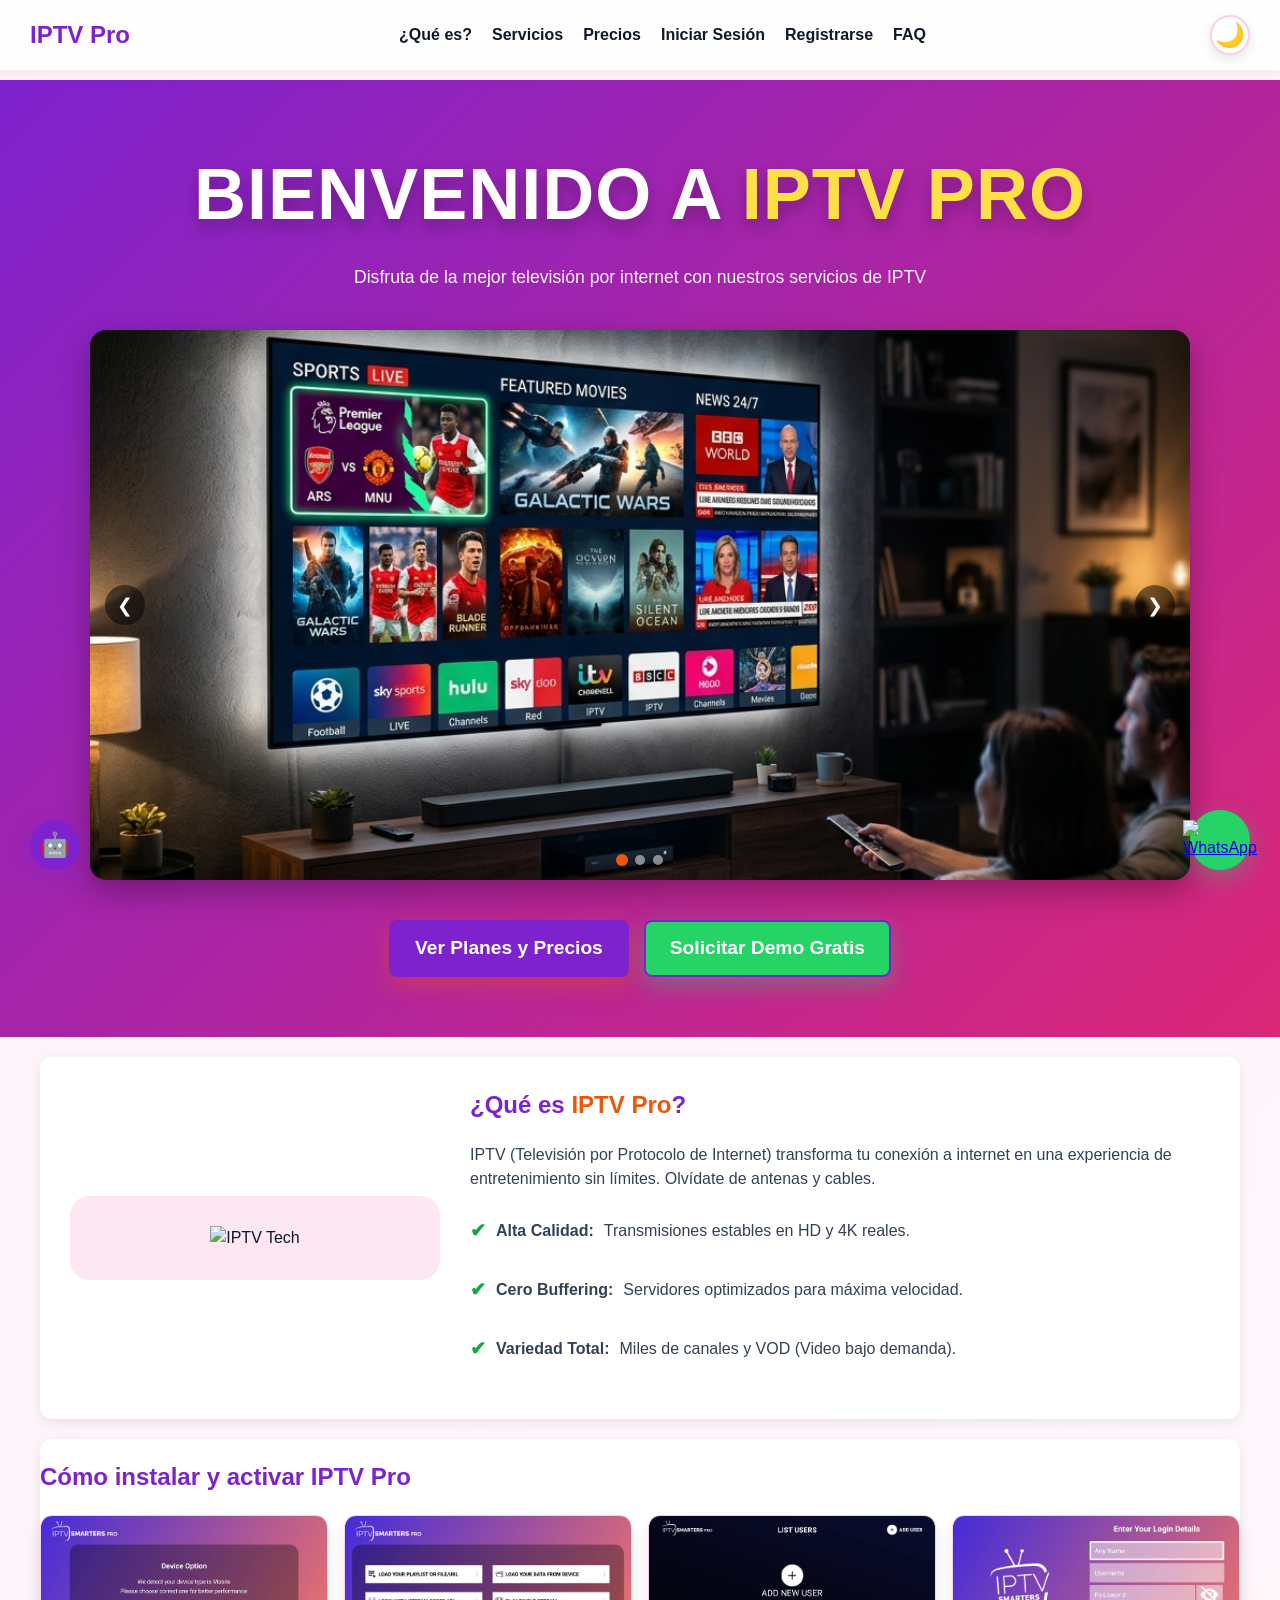
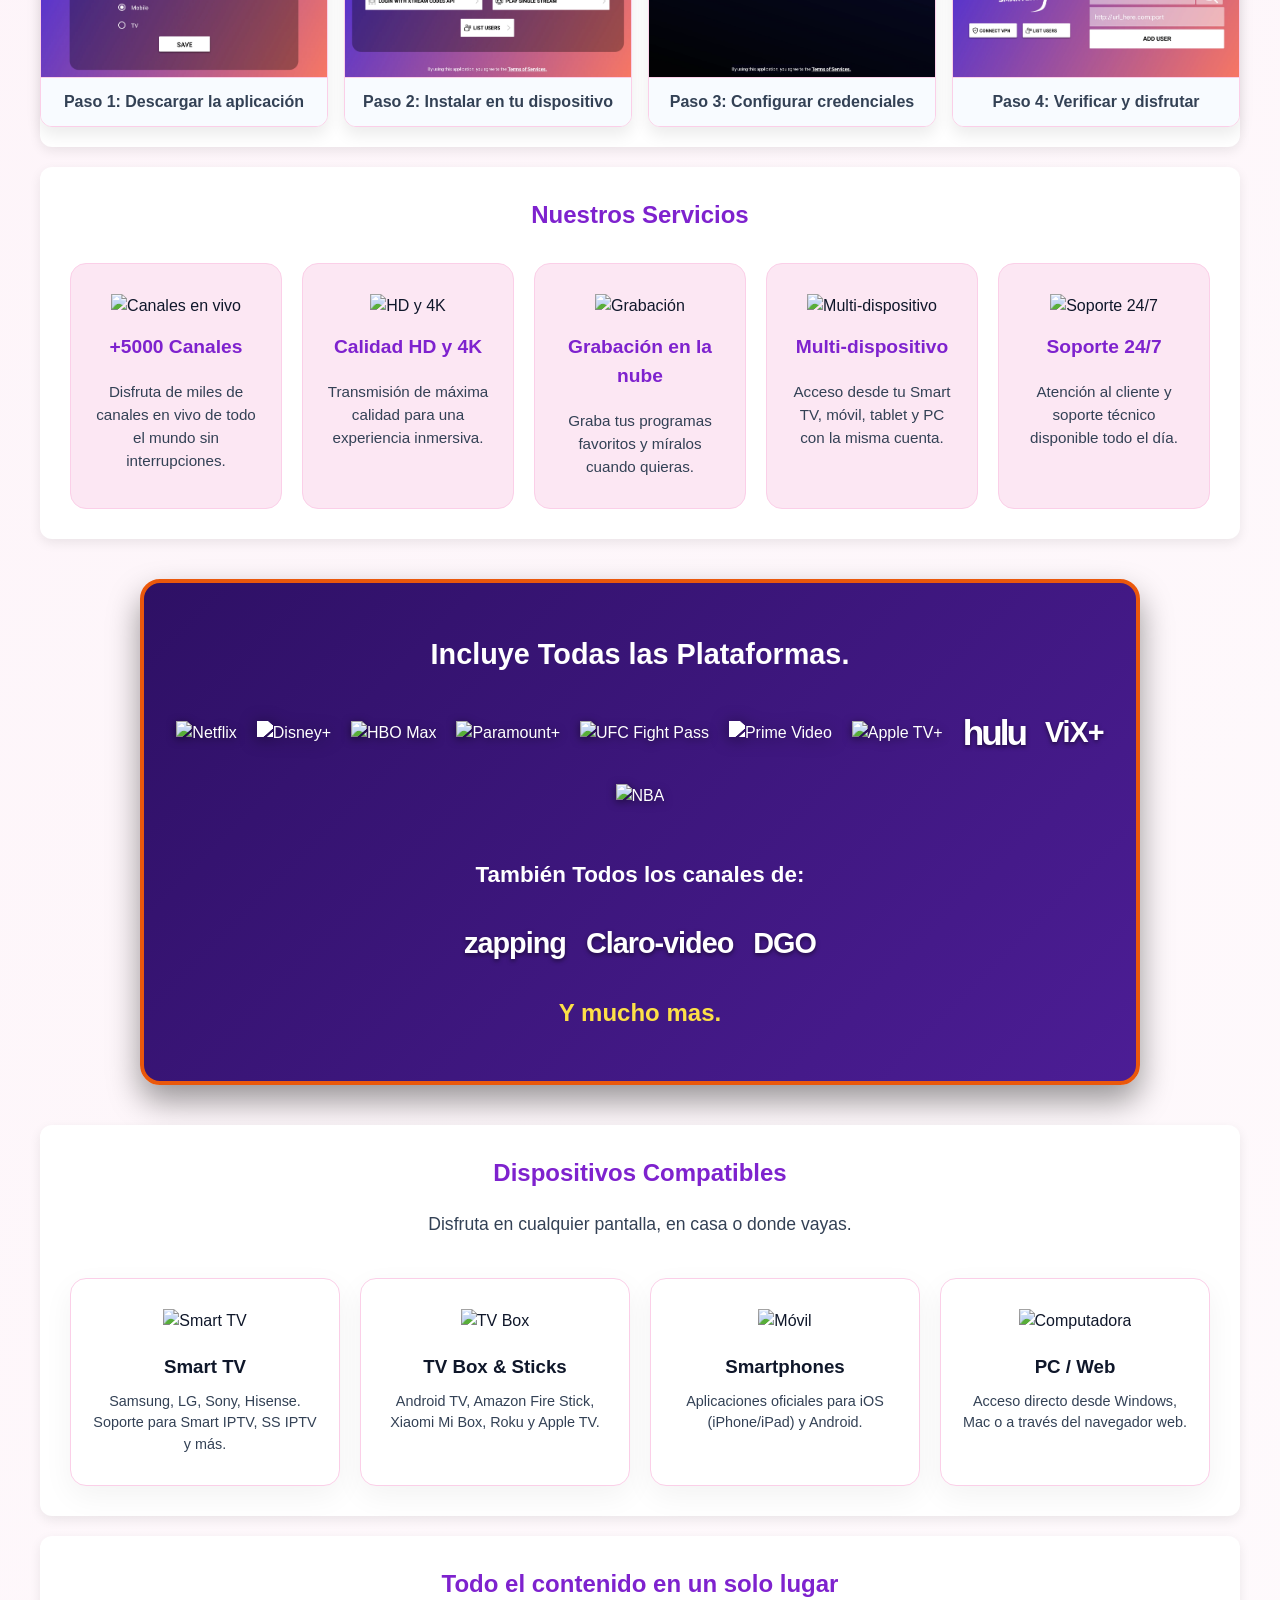
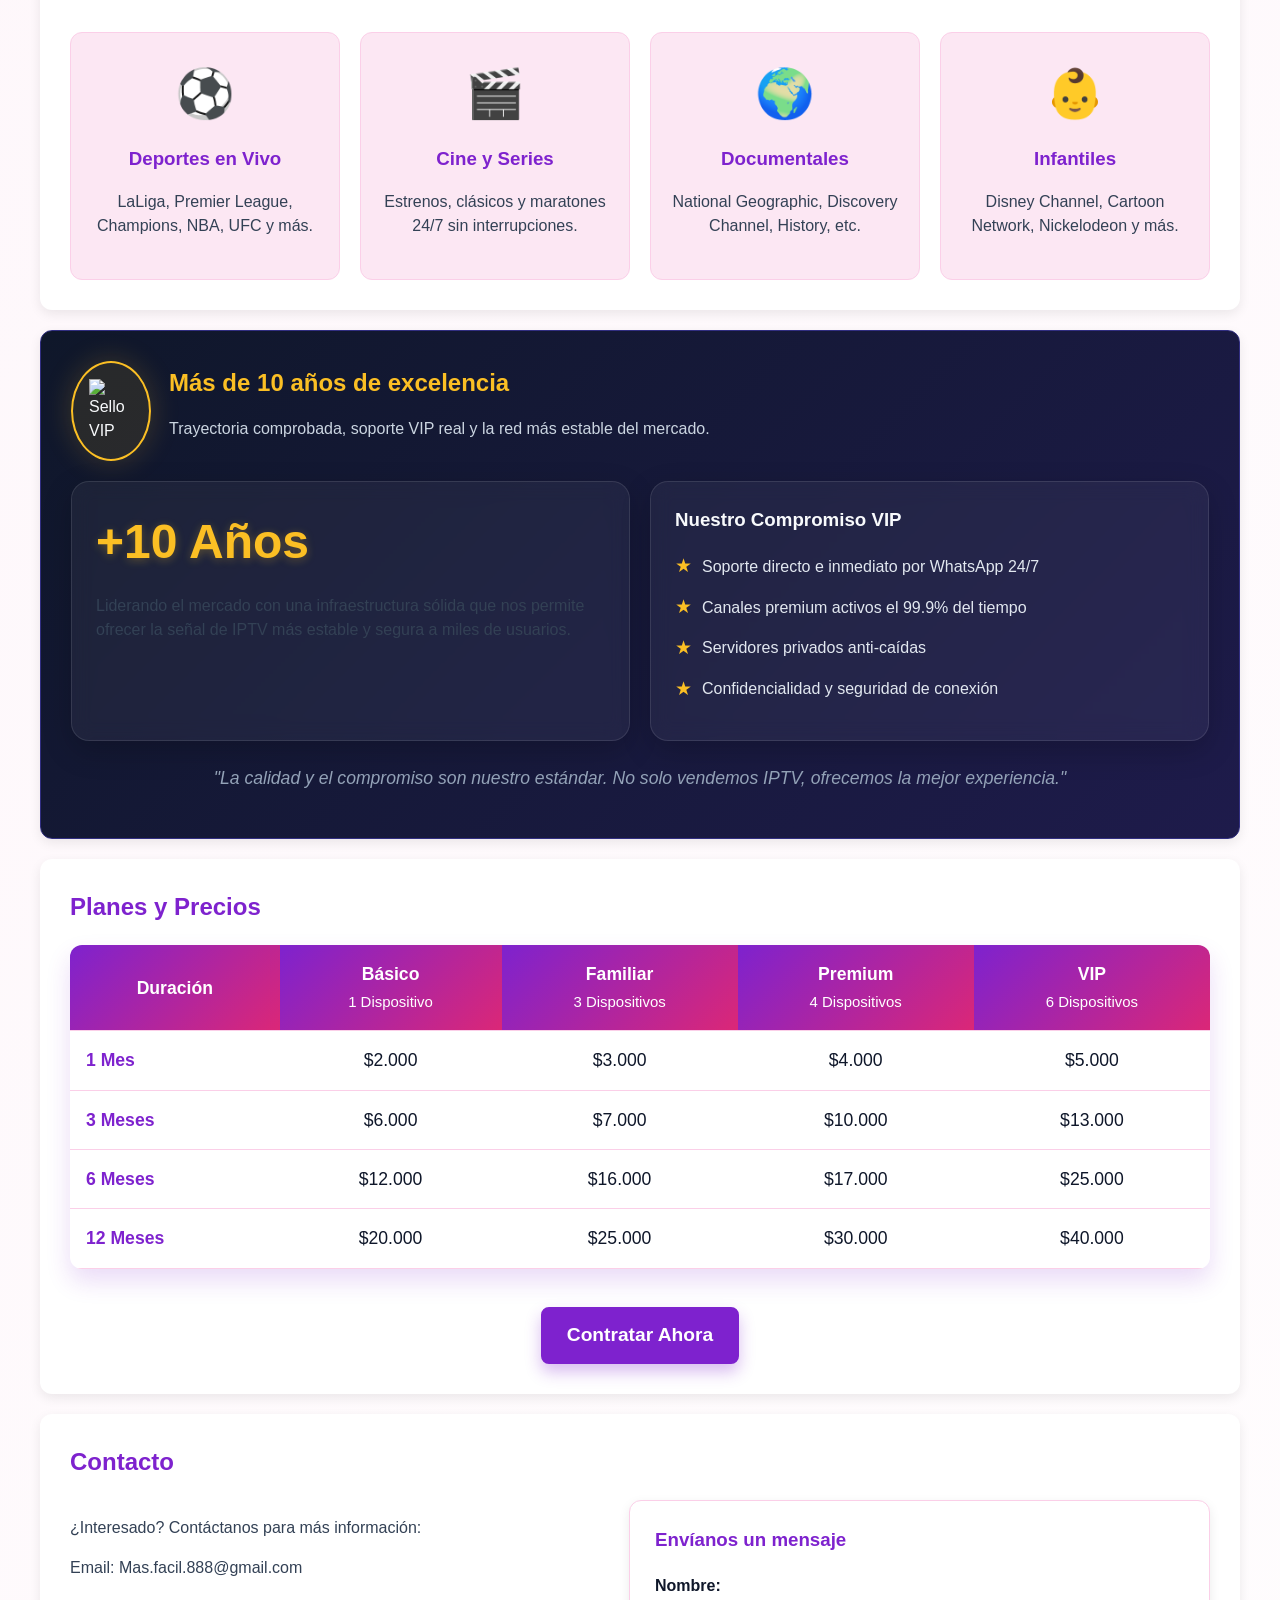
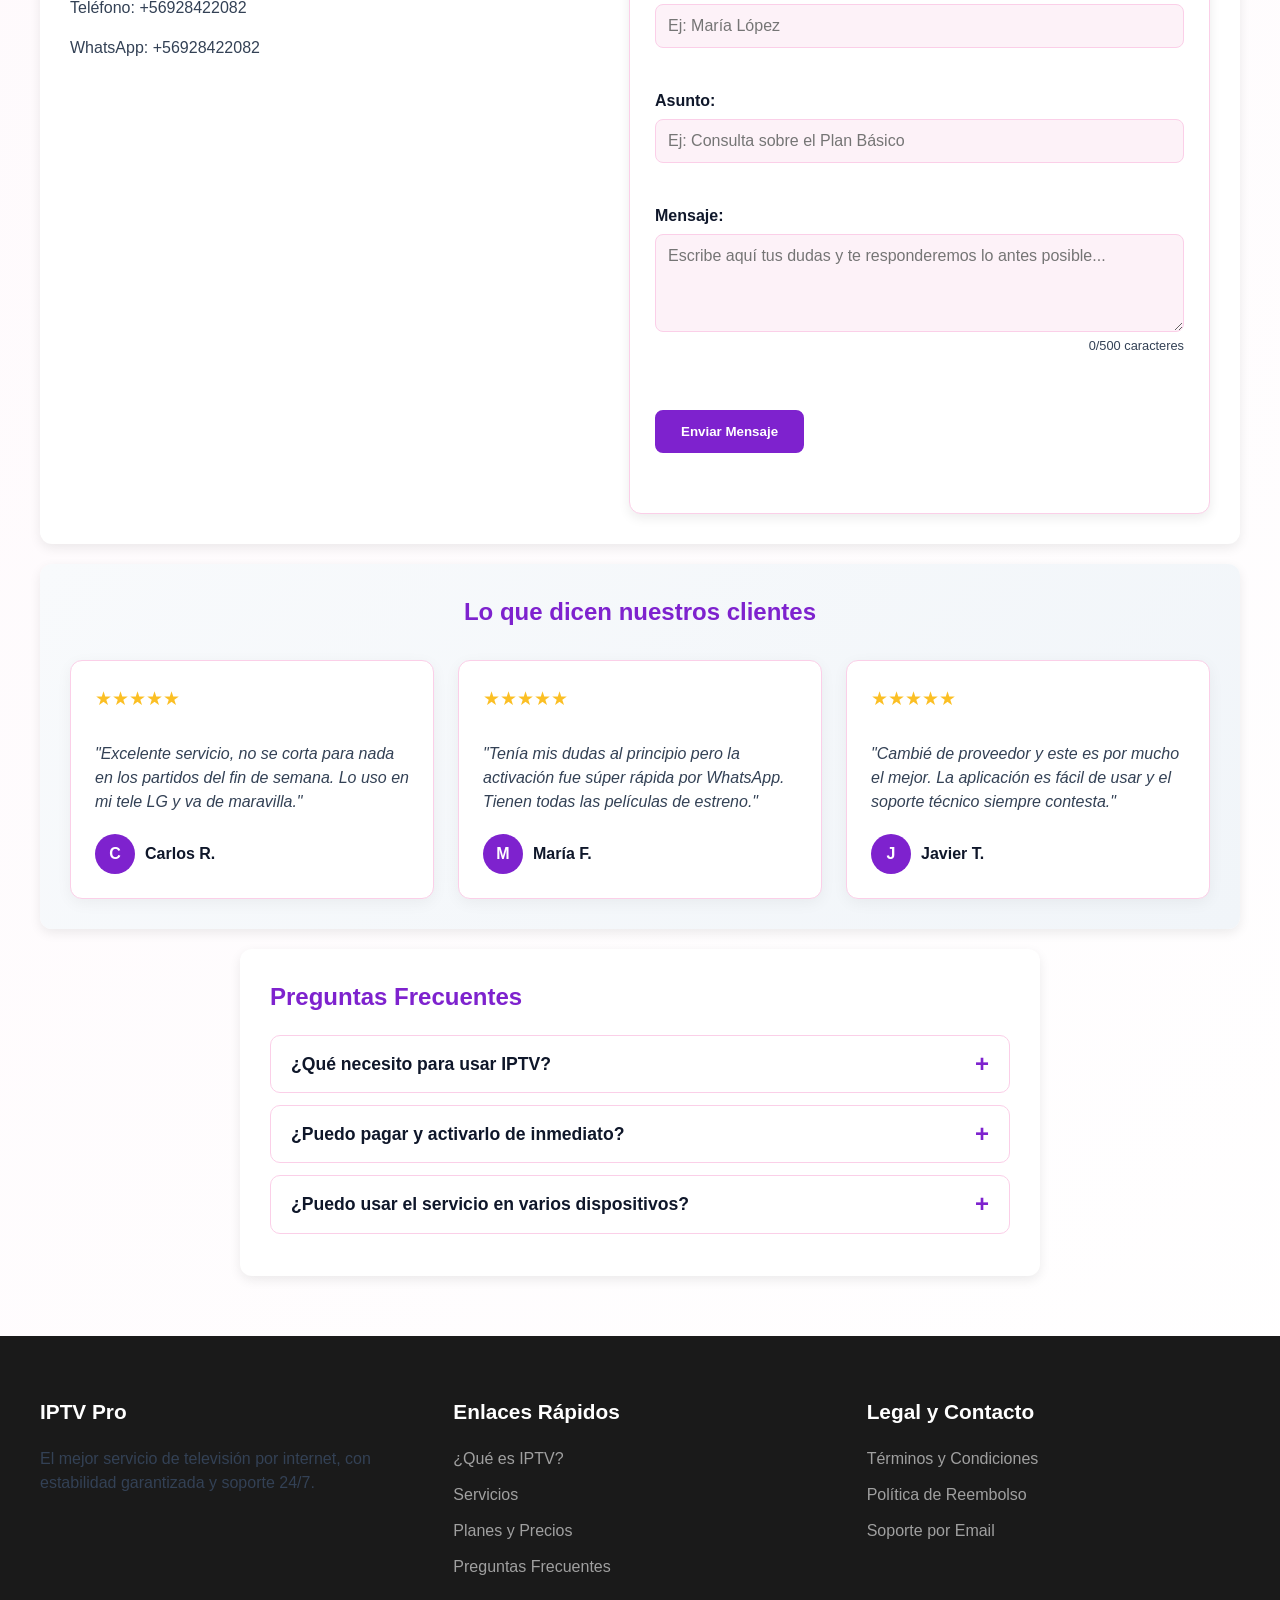
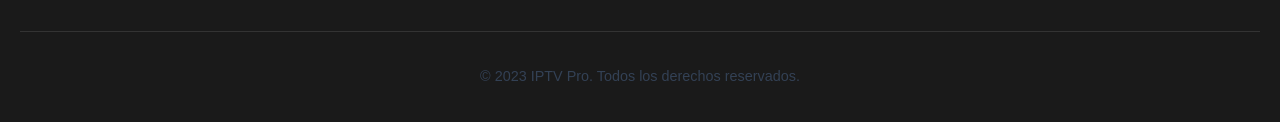
==== commit 96d411ff: ".." ====
--- a/index.html
+++ b/index.html
@@ -71,7 +71,39 @@
             </div>
         </header>
 
-
+        <!-- Dashboard de Cliente -->
+        <div id="user-dashboard" style="display: none;" class="dashboard-container animate-on-scroll">
+            <div class="dashboard-header">
+                <h2>Bienvenido, <span id="dashboard-username" class="text-accent">Usuario</span></h2>
+                <p>Estado de tu cuenta: <span class="status-active" style="color: #00e676; font-weight: bold;">Activo</span>
+                </p>
+            </div>
+            <div class="dashboard-grid">
+                <div class="dashboard-card">
+                    <h3>Tu Plan Actual</h3>
+                    <p class="plan-name" style="font-size: 1.2rem; font-weight: bold; color: var(--primary);">Plan VIP (6
+                        Dispositivos)</p>
+                    <p>Vence en: <strong>28 días</strong></p>
+                    <a href="#pricing" class="btn btn-step" style="text-decoration: none; display: inline-block;">Comprar / Renovar Plan</a>
+                </div>
+                <div class="dashboard-card">
+                    <h3>Tus Listas y Accesos</h3>
+                    <p>Usa estos datos en tu aplicación IPTV:</p>
+                    <div class="form-group" style="margin-bottom: 10px;">
+                        <label>URL M3U:</label>
+                        <input type="text" value="http://iptvpro.tv/get.php?username=cliente&password=123&type=m3u" readonly
+                            style="width: 100%; font-size: 0.85rem;">
+                    </div>
+                    <button class="btn btn-step" onclick="alert('Enlace copiado al portapapeles')">Copiar Enlace</button>
+                </div>
+                <div class="dashboard-card">
+                    <h3>Soporte Técnico</h3>
+                    <p>¿Tienes problemas con tu servicio?</p>
+                    <a href="https://wa.me/56928422082" class="btn btn-step" target="_blank"
+                        rel="noopener noreferrer" style="text-decoration: none; display: inline-block;">Contactar Soporte</a>
+                </div>
+            </div>
+        </div>
 
         <!-- Modal de Login -->
         <div id="login-modal" class="modal-overlay">
@@ -214,15 +246,34 @@
 
         <!-- Sección servicios: Características principales del servicio IPTV -->
         <section id="services" class="animate-on-scroll">
-            <h2>Nuestros Servicios</h2>
-            <!-- Lista de características y ventajas -->
-            <ul>
-                <li>Más de 5000 canales en vivo</li>
-                <li>Contenido en HD y 4K</li>
-                <li>Grabación en la nube</li>
-                <li>Acceso desde TV, móvil, tablet y PC</li>
-                <li>Soporte técnico 24/7</li>
-            </ul>
+            <h2 style="text-align: center;">Nuestros Servicios</h2>
+            <div class="services-grid">
+                <div class="service-card">
+                    <img src="https://img.icons8.com/color/96/000000/tv.png" alt="Canales en vivo">
+                    <h3>+5000 Canales</h3>
+                    <p>Disfruta de miles de canales en vivo de todo el mundo sin interrupciones.</p>
+                </div>
+                <div class="service-card">
+                    <img src="https://img.icons8.com/color/96/000000/4k-display.png" alt="HD y 4K">
+                    <h3>Calidad HD y 4K</h3>
+                    <p>Transmisión de máxima calidad para una experiencia inmersiva.</p>
+                </div>
+                <div class="service-card">
+                    <img src="https://img.icons8.com/color/96/000000/upload-to-cloud.png" alt="Grabación">
+                    <h3>Grabación en la nube</h3>
+                    <p>Graba tus programas favoritos y míralos cuando quieras.</p>
+                </div>
+                <div class="service-card">
+                    <img src="https://img.icons8.com/color/96/000000/multiple-devices.png" alt="Multi-dispositivo">
+                    <h3>Multi-dispositivo</h3>
+                    <p>Acceso desde tu Smart TV, móvil, tablet y PC con la misma cuenta.</p>
+                </div>
+                <div class="service-card">
+                    <img src="https://img.icons8.com/color/96/000000/headset.png" alt="Soporte 24/7">
+                    <h3>Soporte 24/7</h3>
+                    <p>Atención al cliente y soporte técnico disponible todo el día.</p>
+                </div>
+            </div>
         </section>
 
         <!-- Sección de plataformas incluidas -->
@@ -356,31 +407,6 @@
             </div>
             <!-- Nota final sobre los valores de la empresa -->
             <p class="experience-note">"La calidad y el compromiso son nuestro estándar. No solo vendemos IPTV, ofrecemos la mejor experiencia."</p>
-        </section>
-
-        <!-- Sección Testimonios -->
-        <section id="testimonials" class="animate-on-scroll">
-            <h2 style="text-align: center;">Lo que dicen nuestros clientes</h2>
-            <div class="testimonials-grid">
-                <div class="testimonial-card">
-                    <div class="testimonial-stars">⭐⭐⭐⭐⭐</div>
-                    <p class="testimonial-text">"Excelente servicio. Cero cortes en los partidos del fin de semana, que
-                        era mi mayor problema con otros proveedores. Totalmente recomendado."</p>
-                    <div class="testimonial-author">- Carlos M.</div>
-                </div>
-                <div class="testimonial-card">
-                    <div class="testimonial-stars">⭐⭐⭐⭐⭐</div>
-                    <p class="testimonial-text">"Me activaron la cuenta en 5 minutos por WhatsApp. La calidad de imagen
-                        es brutal, sobre todo los canales en 4K y las películas de estreno."</p>
-                    <div class="testimonial-author">- Andrea G.</div>
-                </div>
-                <div class="testimonial-card">
-                    <div class="testimonial-stars">⭐⭐⭐⭐⭐</div>
-                    <p class="testimonial-text">"El soporte es un 10. Tuve un problema instalando la app en mi Smart TV
-                        antigua y me ayudaron paso a paso. Llevo 6 meses y voy por el año."</p>
-                    <div class="testimonial-author">- Roberto S.</div>
-                </div>
-            </div>
         </section>
 
 
@@ -543,40 +569,6 @@
         </section>
     </main>
 
-    <!-- Dashboard de Cliente -->
-    <div id="user-dashboard" style="display: none;" class="dashboard-container animate-on-scroll">
-        <div class="dashboard-header">
-            <h2>Bienvenido, <span id="dashboard-username" class="text-accent">Usuario</span></h2>
-            <p>Estado de tu cuenta: <span class="status-active" style="color: #00e676; font-weight: bold;">Activo</span>
-            </p>
-        </div>
-        <div class="dashboard-grid">
-            <div class="dashboard-card">
-                <h3>Tu Plan Actual</h3>
-                <p class="plan-name" style="font-size: 1.2rem; font-weight: bold; color: var(--primary);">Plan VIP (6
-                    Dispositivos)</p>
-                <p>Vence en: <strong>28 días</strong></p>
-                <button class="btn btn-step">Renovar Plan</button>
-            </div>
-            <div class="dashboard-card">
-                <h3>Tus Listas y Accesos</h3>
-                <p>Usa estos datos en tu aplicación IPTV:</p>
-                <div class="form-group" style="margin-bottom: 10px;">
-                    <label>URL M3U:</label>
-                    <input type="text" value="http://iptvpro.tv/get.php?username=cliente&password=123&type=m3u" readonly
-                        style="width: 100%; font-size: 0.85rem;">
-                </div>
-                <button class="btn btn-step" onclick="alert('Enlace copiado al portapapeles')">Copiar Enlace</button>
-            </div>
-            <div class="dashboard-card">
-                <h3>Soporte Técnico</h3>
-                <p>¿Tienes problemas con tu servicio?</p>
-                <a href="https://wa.me/56928422082" class="btn btn-step" target="_blank"
-                    rel="noopener noreferrer">Contactar Soporte</a>
-            </div>
-        </div>
-    </div>
-
     <!-- Botón Volver Arriba -->
     <button id="back-to-top" aria-label="Volver arriba">↑</button>
 
@@ -677,8 +669,22 @@
         });
 
         // ============================================
-        // LÓGICA DE VALIDACIÓN DE FORMULARIOS
+        // LÓGICA DE VALIDACIÓN DE FORMULARIOS Y GESTIÓN DE USUARIOS
         // ============================================
+
+        // --- Estructuras de Datos ---
+        // Arreglo para almacenar la lista de inscritos
+        let listaInscritos = JSON.parse(localStorage.getItem('iptv_usuarios_lista')) || [];
+
+        // --- Funciones Modulares ---
+        function guardarUsuario(usuarioObj) {
+            listaInscritos.push(usuarioObj);
+            localStorage.setItem('iptv_usuarios_lista', JSON.stringify(listaInscritos));
+        }
+
+        function buscarUsuario(email) {
+            return listaInscritos.find(u => u.email === email);
+        }
 
         // --- Lógica de Modales de Autenticación ---
         const loginModal = document.getElementById('login-modal');
@@ -693,15 +699,9 @@
                 e.preventDefault();
                 loginModal.classList.add('show');
             });
-
-            closeLoginBtn.addEventListener('click', function () {
-                loginModal.classList.remove('show');
-            });
-
-            window.addEventListener('click', function (e) {
-                if (e.target === loginModal) {
-                    loginModal.classList.remove('show');
-                }
+            closeLoginBtn.addEventListener('click', () => loginModal.classList.remove('show'));
+            window.addEventListener('click', (e) => {
+                if (e.target === loginModal) loginModal.classList.remove('show');
             });
         }
 
@@ -710,15 +710,9 @@
                 e.preventDefault();
                 registerModal.classList.add('show');
             });
-
-            closeRegisterBtn.addEventListener('click', function () {
-                registerModal.classList.remove('show');
-            });
-
-            window.addEventListener('click', function (e) {
-                if (e.target === registerModal) {
-                    registerModal.classList.remove('show');
-                }
+            closeRegisterBtn.addEventListener('click', () => registerModal.classList.remove('show'));
+            window.addEventListener('click', (e) => {
+                if (e.target === registerModal) registerModal.classList.remove('show');
             });
         }
 
@@ -729,18 +723,12 @@
         if (openRecoverBtn && recoverModal && closeRecoverBtn) {
             openRecoverBtn.addEventListener('click', function (e) {
                 e.preventDefault();
-                loginModal.classList.remove('show'); // cerrar login primero
+                loginModal.classList.remove('show');
                 recoverModal.classList.add('show');
             });
-
-            closeRecoverBtn.addEventListener('click', function () {
-                recoverModal.classList.remove('show');
-            });
-
-            window.addEventListener('click', function (e) {
-                if (e.target === recoverModal) {
-                    recoverModal.classList.remove('show');
-                }
+            closeRecoverBtn.addEventListener('click', () => recoverModal.classList.remove('show'));
+            window.addEventListener('click', (e) => {
+                if (e.target === recoverModal) recoverModal.classList.remove('show');
             });
         }
 
@@ -766,299 +754,236 @@
             });
         }
 
-        // --- Formulario de Registro ---
+        // --- Validación Modular de Registro ---
+        function validarRegistro(event) {
+            event.preventDefault();
+
+            const user = document.getElementById('register-user').value.trim();
+            const email = document.getElementById('register-email').value.trim();
+            const password = document.getElementById('register-password').value;
+            const confirm = document.getElementById('register-confirm').value;
+
+            const userError = document.getElementById('register-user-error');
+            const emailError = document.getElementById('register-email-error');
+            const passwordError = document.getElementById('register-password-error');
+            const confirmError = document.getElementById('register-confirm-error');
+            const successMsg = document.getElementById('register-success');
+
+            userError.textContent = ''; emailError.textContent = '';
+            passwordError.textContent = ''; confirmError.textContent = '';
+            successMsg.textContent = '';
+
+            let isValid = true;
+
+            if (user === '') { userError.textContent = 'El usuario es obligatorio.'; isValid = false; }
+            
+            const emailRegex = /^[^\s@]+@[^\s@]+\.[^\s@]+$/;
+            if (!emailRegex.test(email)) { emailError.textContent = 'Formato de email inválido.'; isValid = false; }
+            
+            if (password.length < 8) { passwordError.textContent = 'Mínimo 8 caracteres.'; isValid = false; }
+            if (password !== confirm) { confirmError.textContent = 'Las contraseñas no coinciden.'; isValid = false; }
+            
+            if (buscarUsuario(email)) { emailError.textContent = 'Este email ya está registrado.'; isValid = false; }
+
+            if (isValid) {
+                const userData = { user, email, password };
+                guardarUsuario(userData);
+                
+                // 1. Crear y descargar bloc de notas (.txt)
+                const contenidoTxt = `--- Nuevo Registro IPTV ---\nUsuario: ${user}\nEmail: ${email}\nContraseña: ${password}\n---------------------------`;
+                const blob = new Blob([contenidoTxt], { type: 'text/plain' });
+                const url = URL.createObjectURL(blob);
+                const a = document.createElement('a');
+                a.href = url;
+                a.download = `registro_${user}.txt`;
+                document.body.appendChild(a);
+                a.click();
+                document.body.removeChild(a);
+                URL.revokeObjectURL(url);
+                
+                // 2. Enviar datos por WhatsApp al administrador (Desactivado)
+                // const numeroWhatsApp = "56928422082"; // Número de contacto
+                // const mensajeWa = `Hola, hay un nuevo registro en la web:%0A*Usuario:* ${user}%0A*Email:* ${email}%0A*Contraseña:* ${password}`;
+                // const urlWa = `https://wa.me/${numeroWhatsApp}?text=${mensajeWa}`;
+                // window.open(urlWa, '_blank');
+
+                document.getElementById('register-form').reset();
+                
+                // 3. Cambiar inmediatamente al modal de inicio de sesión
+                const registerModalEl = document.getElementById('register-modal');
+                const loginModalEl = document.getElementById('login-modal');
+                if (registerModalEl) registerModalEl.classList.remove('show');
+                if (loginModalEl) loginModalEl.classList.add('show');
+                
+                // Pre-llenar el correo en el formulario de inicio de sesión por comodidad
+                const loginEmailInput = document.getElementById('login-email');
+                if (loginEmailInput) loginEmailInput.value = email;
+            }
+        }
+
         const registerForm = document.getElementById('register-form');
-        if (registerForm) {
-            registerForm.addEventListener('submit', function (event) {
-                event.preventDefault(); // Validación preventiva
-
-                // Captura de valores mediante document.getElementById
-                const user = document.getElementById('register-user').value.trim();
-                const email = document.getElementById('register-email').value.trim();
-                const password = document.getElementById('register-password').value;
-                const confirm = document.getElementById('register-confirm').value;
-
-                // Elementos de error para feedback en tiempo real
-                const userError = document.getElementById('register-user-error');
-                const emailError = document.getElementById('register-email-error');
-                const passwordError = document.getElementById('register-password-error');
-                const confirmError = document.getElementById('register-confirm-error');
-                const successMsg = document.getElementById('register-success');
-
-                // Limpiar mensajes
-                userError.textContent = '';
-                emailError.textContent = '';
-                passwordError.textContent = '';
-                confirmError.textContent = '';
-                successMsg.textContent = '';
-
-                let isValid = true;
-
-                if (user === '') {
-                    userError.textContent = 'El usuario es obligatorio.';
-                    isValid = false;
+        if (registerForm) registerForm.addEventListener('submit', validarRegistro);
+
+        // --- Validación Modular de Login ---
+        function validarLogin(event) {
+            event.preventDefault();
+            const email = document.getElementById('login-email').value.trim();
+            const password = document.getElementById('login-password').value;
+            const emailError = document.getElementById('login-email-error');
+            const passwordError = document.getElementById('login-password-error');
+            const successMsg = document.getElementById('login-success');
+
+            emailError.textContent = ''; passwordError.textContent = ''; successMsg.textContent = '';
+            let isValid = true;
+
+            if (email === '') { emailError.textContent = 'El email es obligatorio.'; isValid = false; }
+            if (password === '') { passwordError.textContent = 'La contraseña es obligatoria.'; isValid = false; }
+
+            if (isValid) {
+                const storedUser = buscarUsuario(email);
+                if (storedUser) {
+                    if (storedUser.password === password) {
+                        successMsg.textContent = '¡Inicio de sesión exitoso! Bienvenido de nuevo, ' + storedUser.user + '.';
+                        successMsg.style.color = '#00e676';
+                        document.getElementById('login-form').reset();
+                        localStorage.setItem('iptv_current_session', JSON.stringify(storedUser));
+                        setTimeout(() => { loginModal.classList.remove('show'); checkSession(); }, 1000);
+                    } else {
+                        passwordError.textContent = 'Contraseña incorrecta.';
+                    }
+                } else {
+                    emailError.textContent = 'Usuario no encontrado. Por favor, regístrate.';
                 }
-
-                // Validar que el email tenga un formato válido (regex)
-                const emailRegex = /^[^\s@]+@[^\s@]+\.[^\s@]+$/;
-                if (!emailRegex.test(email)) {
-                    emailError.textContent = 'El formato del email no es válido.';
-                    isValid = false;
-                }
-
-                // Asegurar que la contraseña tenga al menos 8 caracteres
-                if (password.length < 8) {
-                    passwordError.textContent = 'La contraseña debe tener al menos 8 caracteres.';
-                    isValid = false;
-                }
-
-                // Verificar que ambas contraseñas ingresadas sean idénticas
-                if (password !== confirm) {
-                    confirmError.textContent = 'Las contraseñas no coinciden.';
-                    isValid = false;
-                }
-
-                if (isValid) {
-                    // Guardar en localStorage simulando guardado en base de datos
-                    const userData = { user, email, password };
-                    localStorage.setItem('iptv_user_' + email, JSON.stringify(userData));
-
-                    successMsg.textContent = '¡Registro exitoso! Ya puedes iniciar sesión, ' + user + '.';
-                    successMsg.style.color = '#00e676';
-                    registerForm.reset();
-                }
-            });
-        }
-
-        // --- Formulario de Login ---
+            }
+        }
+
         const loginForm = document.getElementById('login-form');
-        if (loginForm) {
-            loginForm.addEventListener('submit', function (event) {
-                event.preventDefault(); // Validación preventiva
-
-                // Captura de valores mediante document.getElementById
-                const email = document.getElementById('login-email').value.trim();
-                const password = document.getElementById('login-password').value;
-
-                // Elementos de error
-                const emailError = document.getElementById('login-email-error');
-                const passwordError = document.getElementById('login-password-error');
-                const successMsg = document.getElementById('login-success');
-
-                // Limpiar mensajes
-                emailError.textContent = '';
-                passwordError.textContent = '';
-                successMsg.textContent = '';
-
-                let isValid = true;
-
-                // Validar campos obligatorios
-                if (email === '') {
-                    emailError.textContent = 'El email es obligatorio.';
-                    isValid = false;
-                } else {
-                    const emailRegex = /^[^\s@]+@[^\s@]+\.[^\s@]+$/;
-                    if (!emailRegex.test(email)) {
-                        emailError.textContent = 'Formato de email inválido.';
-                        isValid = false;
-                    }
-                }
-
-                if (password === '') {
-                    passwordError.textContent = 'La contraseña es obligatoria.';
-                    isValid = false;
-                }
-
-                // Mensaje de éxito si los formatos son correctos
-                if (isValid) {
-                    const storedUserStr = localStorage.getItem('iptv_user_' + email);
-                    if (storedUserStr) {
-                        const storedUser = JSON.parse(storedUserStr);
-                        if (storedUser.password === password) {
-                            successMsg.textContent = '¡Inicio de sesión exitoso! Bienvenido de nuevo, ' + storedUser.user + '.';
-                            successMsg.style.color = '#00e676';
-                            loginForm.reset();
-
-                            // Guardar sesión actual
-                            localStorage.setItem('iptv_current_session', storedUserStr);
-
-                            // Redirigir al dashboard tras 1 segundo
-                            setTimeout(() => {
-                                loginModal.classList.remove('show');
-                                checkSession();
-                            }, 1000);
-                        } else {
-                            passwordError.textContent = 'Contraseña incorrecta.';
-                        }
-                    } else {
-                        emailError.textContent = 'Usuario no encontrado. Por favor, regístrate.';
-                    }
-                }
-            });
-        }
+        if (loginForm) loginForm.addEventListener('submit', validarLogin);
 
         // --- Lógica de Sesión (Dashboard) ---
         function checkSession() {
             const currentSession = localStorage.getItem('iptv_current_session');
             const mainContent = document.getElementById('main-content');
             const userDashboard = document.getElementById('user-dashboard');
-            const navPublic = document.querySelectorAll('.nav-public');
+            const openLoginBtn = document.getElementById('open-login-btn');
+            const openRegisterBtn = document.getElementById('open-register-btn');
             const navPrivate = document.querySelectorAll('.nav-private');
             const dashUsername = document.getElementById('dashboard-username');
 
             if (currentSession) {
                 const user = JSON.parse(currentSession);
-                // Mostrar Dashboard, ocultar Main
-                mainContent.style.display = 'none';
                 userDashboard.style.display = 'block';
-                // Cambiar Nav
-                navPublic.forEach(el => el.style.display = 'none');
+                
+                if (openLoginBtn) openLoginBtn.style.display = 'none';
+                if (openRegisterBtn) openRegisterBtn.style.display = 'none';
+                
                 navPrivate.forEach(el => el.style.display = 'inline-block');
                 dashUsername.textContent = user.user;
-
-                // Disparar animación de scroll
                 setTimeout(() => userDashboard.classList.add('visible'), 100);
             } else {
-                // Mostrar Main, ocultar Dashboard
-                mainContent.style.display = 'block';
                 userDashboard.style.display = 'none';
-                // Cambiar Nav
-                navPublic.forEach(el => el.style.display = 'inline-block');
+                
+                if (openLoginBtn) openLoginBtn.style.display = 'inline-block';
+                if (openRegisterBtn) openRegisterBtn.style.display = 'inline-block';
+                
                 navPrivate.forEach(el => el.style.display = 'none');
             }
         }
 
         const logoutBtn = document.getElementById('logout-btn');
-        if (logoutBtn) {
-            logoutBtn.addEventListener('click', function (e) {
-                e.preventDefault();
-                localStorage.removeItem('iptv_current_session');
-                checkSession();
-                window.scrollTo(0, 0);
-            });
-        }
+        if (logoutBtn) logoutBtn.addEventListener('click', (e) => {
+            e.preventDefault(); localStorage.removeItem('iptv_current_session'); checkSession(); window.scrollTo(0, 0);
+        });
 
         const dashboardLink = document.getElementById('dashboard-link');
-        if (dashboardLink) {
-            dashboardLink.addEventListener('click', function (e) {
-                e.preventDefault();
-                checkSession();
-            });
-        }
-
-        // Checkear sesión al cargar la página
+        if (dashboardLink) dashboardLink.addEventListener('click', (e) => { 
+            e.preventDefault(); 
+            const dash = document.getElementById('user-dashboard');
+            if(dash) dash.scrollIntoView({ behavior: 'smooth' });
+        });
         checkSession();
 
-        // --- Formulario de Contacto ---
-        const contactForm = document.getElementById('contact-form');
+        // --- Validación Modular de Contacto ---
         const messageInput = document.getElementById('contact-message');
         const charCount = document.getElementById('char-count');
-
-        // Implementar un contador de caracteres para el área de mensaje
         if (messageInput) {
-            messageInput.addEventListener('input', function () {
-                const currentLength = this.value.length;
-                charCount.textContent = currentLength;
-            });
-        }
-
-        if (contactForm) {
-            contactForm.addEventListener('submit', function (event) {
-                event.preventDefault(); // Validación preventiva
-
-                const name = document.getElementById('contact-name').value.trim();
-                const subject = document.getElementById('contact-subject').value.trim();
-                const message = document.getElementById('contact-message').value.trim();
-
-                const nameError = document.getElementById('contact-name-error');
-                const subjectError = document.getElementById('contact-subject-error');
-                const messageError = document.getElementById('contact-message-error');
-                const successMsg = document.getElementById('contact-success');
-
-                nameError.textContent = '';
-                subjectError.textContent = '';
-                messageError.textContent = '';
-                successMsg.textContent = '';
-
-                let isValid = true;
-
-                if (name === '') {
-                    nameError.textContent = 'El nombre es obligatorio.';
-                    isValid = false;
-                }
-
-                if (subject === '') {
-                    subjectError.textContent = 'El asunto es obligatorio.';
-                    isValid = false;
-                }
-
-                if (message === '') {
-                    messageError.textContent = 'El mensaje es obligatorio.';
-                    isValid = false;
-                }
-
-                if (isValid) {
-                    // Limpiar los campos automáticamente tras un envío exitoso
-                    successMsg.textContent = 'Tu mensaje ha sido enviado exitosamente.';
-                    contactForm.reset();
-                    charCount.textContent = '0';
-                }
-            });
-        }
+            messageInput.addEventListener('input', function () { charCount.textContent = this.value.length; });
+        }
+
+        function validarContacto(event) {
+            event.preventDefault();
+            const name = document.getElementById('contact-name').value.trim();
+            const subject = document.getElementById('contact-subject').value.trim();
+            const message = document.getElementById('contact-message').value.trim();
+
+            const nameError = document.getElementById('contact-name-error');
+            const subjectError = document.getElementById('contact-subject-error');
+            const messageError = document.getElementById('contact-message-error');
+            const successMsg = document.getElementById('contact-success');
+
+            nameError.textContent = ''; subjectError.textContent = ''; messageError.textContent = ''; successMsg.textContent = '';
+            let isValid = true;
+
+            if (name === '') { nameError.textContent = 'El nombre es obligatorio.'; isValid = false; }
+            if (subject === '') { subjectError.textContent = 'El asunto es obligatorio.'; isValid = false; }
+            if (message === '') { messageError.textContent = 'El mensaje es obligatorio.'; isValid = false; }
+
+            if (isValid) {
+                successMsg.textContent = 'Tu mensaje ha sido enviado exitosamente.';
+                document.getElementById('contact-form').reset();
+                charCount.textContent = '0';
+            }
+        }
+
+        const contactForm = document.getElementById('contact-form');
+        if (contactForm) contactForm.addEventListener('submit', validarContacto);
 
         // ============================================
-        // LÓGICA DEL CARRUSEL HERO (JQUERY)
+        // LÓGICA DEL CARRUSEL HERO (JAVASCRIPT VANILLA MODULAR)
         // ============================================
-        $(document).ready(function () {
-            const $track = $('.carousel-track');
-            if ($track.length) {
-                const $slides = $('.carousel-slide');
-                const $nextButton = $('.next-btn');
-                const $prevButton = $('.prev-btn');
-                const $dots = $('.dot');
-
+        document.addEventListener("DOMContentLoaded", function() {
+            const track = document.querySelector('.carousel-track');
+            if (track) {
+                const slides = document.querySelectorAll('.carousel-slide');
+                const nextButton = document.querySelector('.next-btn');
+                const prevButton = document.querySelector('.prev-btn');
+                const dots = document.querySelectorAll('.dot');
                 let currentSlideIndex = 0;
                 let slideInterval;
 
-                const updateCarousel = () => {
-                    $track.css('transform', `translateX(-${currentSlideIndex * 100}%)`);
-                    $dots.removeClass('active').eq(currentSlideIndex).addClass('active');
-                };
-
-                const moveToNextSlide = () => {
-                    currentSlideIndex = (currentSlideIndex + 1) % $slides.length;
-                    updateCarousel();
-                };
-
-                const moveToPrevSlide = () => {
-                    currentSlideIndex = (currentSlideIndex - 1 + $slides.length) % $slides.length;
-                    updateCarousel();
-                };
-
-                $nextButton.on('click', () => {
-                    moveToNextSlide();
-                    resetInterval();
+                // Funciones modulares
+                function actualizarDOMCarrusel() {
+                    track.style.transform = `translateX(-${currentSlideIndex * 100}%)`;
+                    dots.forEach(dot => dot.classList.remove('active'));
+                    dots[currentSlideIndex].classList.add('active');
+                }
+
+                function cambiarImagenSiguiente() {
+                    currentSlideIndex = (currentSlideIndex + 1) % slides.length;
+                    actualizarDOMCarrusel();
+                }
+
+                function cambiarImagenAnterior() {
+                    currentSlideIndex = (currentSlideIndex - 1 + slides.length) % slides.length;
+                    actualizarDOMCarrusel();
+                }
+
+                function cambiarImagenPorIndice(index) {
+                    currentSlideIndex = index;
+                    actualizarDOMCarrusel();
+                }
+
+                nextButton.addEventListener('click', () => { cambiarImagenSiguiente(); resetInterval(); });
+                prevButton.addEventListener('click', () => { cambiarImagenAnterior(); resetInterval(); });
+                dots.forEach(dot => {
+                    dot.addEventListener('click', function() {
+                        cambiarImagenPorIndice(parseInt(this.getAttribute('data-index')));
+                        resetInterval();
+                    });
                 });
 
-                $prevButton.on('click', () => {
-                    moveToPrevSlide();
-                    resetInterval();
-                });
-
-                $dots.on('click', function () {
-                    currentSlideIndex = parseInt($(this).data('index'));
-                    updateCarousel();
-                    resetInterval();
-                });
-
-                const startInterval = () => {
-                    slideInterval = setInterval(moveToNextSlide, 5000); // 5 seconds autoplay
-                };
-
-                const resetInterval = () => {
-                    clearInterval(slideInterval);
-                    startInterval();
-                };
+                const startInterval = () => slideInterval = setInterval(cambiarImagenSiguiente, 5000);
+                const resetInterval = () => { clearInterval(slideInterval); startInterval(); };
 
                 startInterval();
             }
--- a/css/estilo.css
+++ b/css/estilo.css
@@ -126,6 +126,61 @@
     border-left: 4px solid var(--primary);
     color: var(--muted);
 }
+
+/* ============================================
+   SECCIÓN SERVICIOS
+   ============================================ */
+.services-grid {
+    display: grid;
+    grid-template-columns: repeat(auto-fit, minmax(200px, 1fr));
+    gap: 20px;
+    margin-top: 30px;
+}
+
+.service-card {
+    background: var(--surface);
+    padding: 30px 20px;
+    border-radius: 16px;
+    text-align: center;
+    border: 1px solid var(--border);
+    transition: transform 0.3s ease, box-shadow 0.3s ease;
+}
+
+.service-card:hover {
+    transform: translateY(-5px);
+    box-shadow: 0 10px 20px rgba(126, 34, 206, 0.15);
+}
+
+.service-card img {
+    width: 64px;
+    height: 64px;
+    margin-bottom: 15px;
+}
+
+.service-card h3 {
+    color: var(--primary);
+    margin-top: 0;
+    font-size: 1.2rem;
+}
+
+.service-card p {
+    font-size: 0.95rem;
+    margin-bottom: 0;
+}
+
+body.dark-mode .service-card {
+    background: rgba(30, 41, 59, 0.5);
+    border-color: #334155;
+}
+
+body.dark-mode .service-card:hover {
+    box-shadow: 0 10px 20px rgba(0, 0, 0, 0.4);
+}
+
+body.dark-mode .service-card h3 {
+    color: #c084fc;
+}
+
 /* ============================================
    SECCIÓN DE PRECIOS - TABLA
    ============================================ */
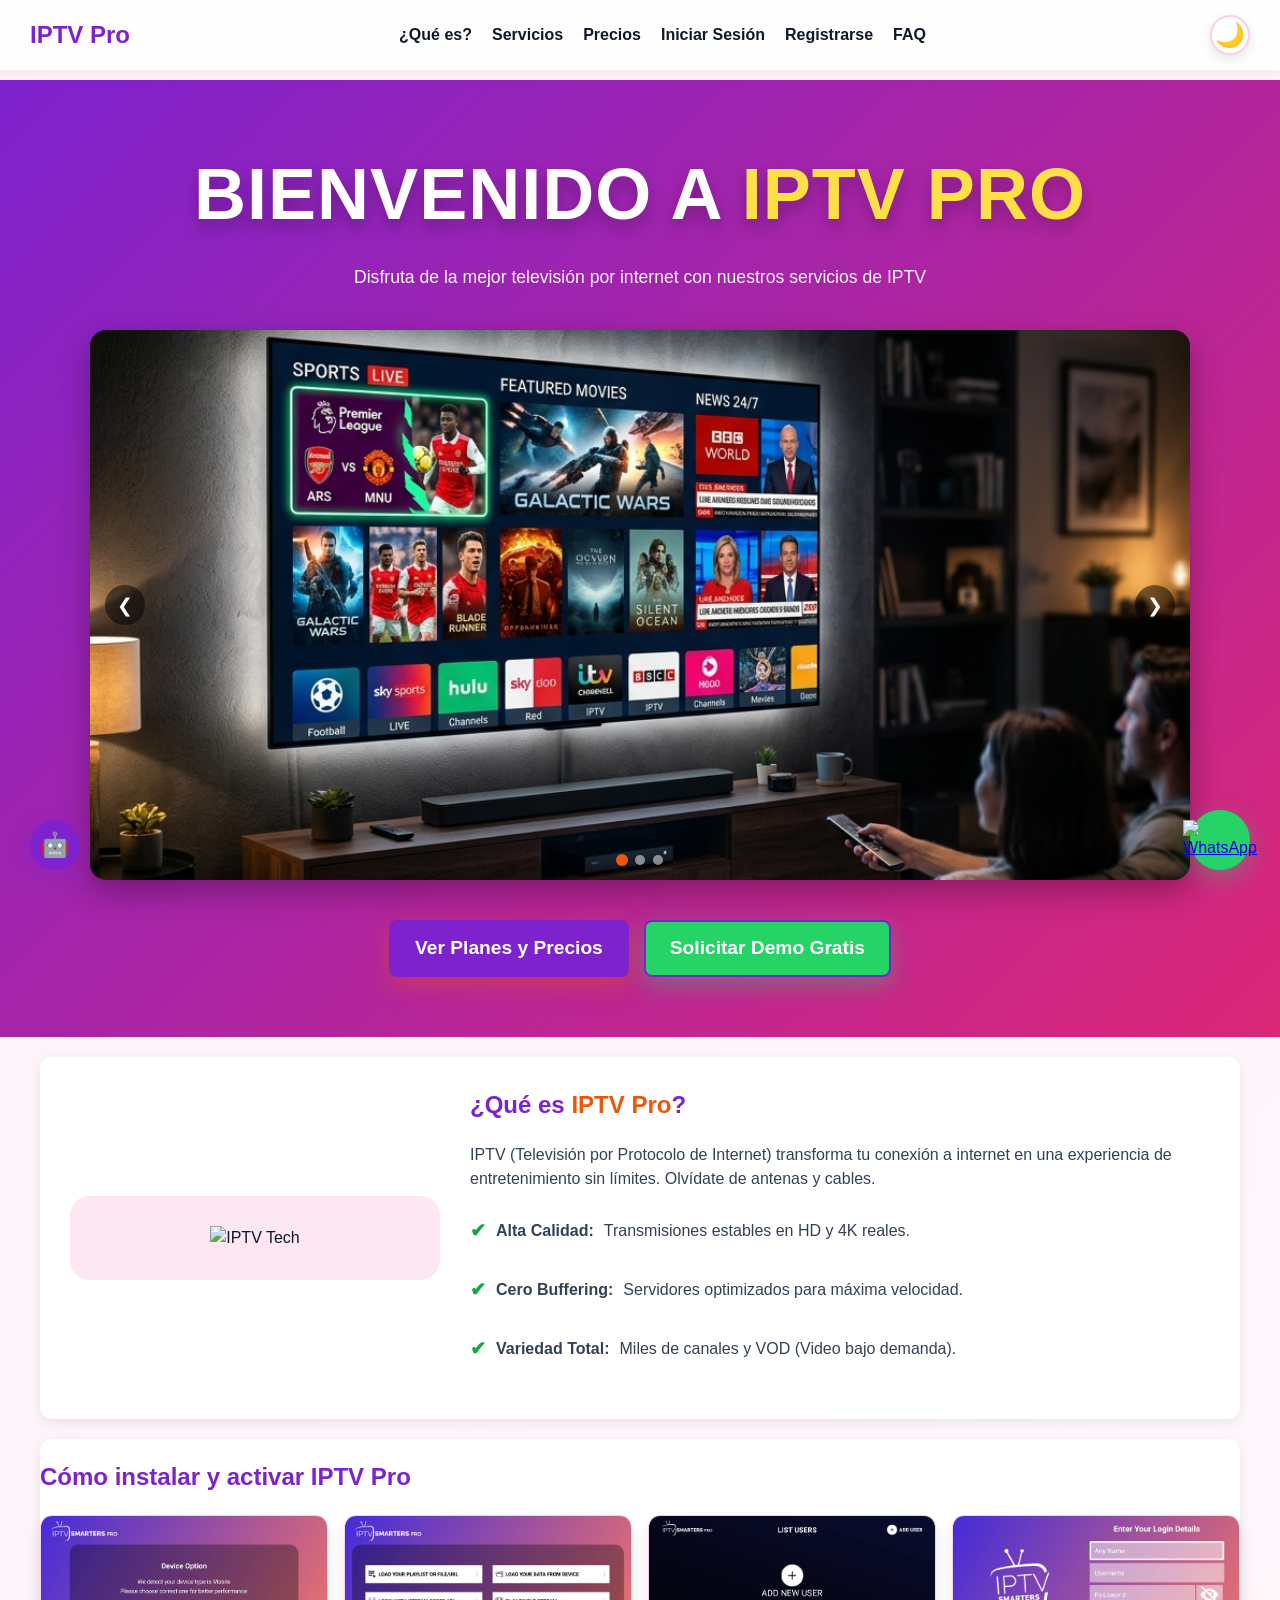
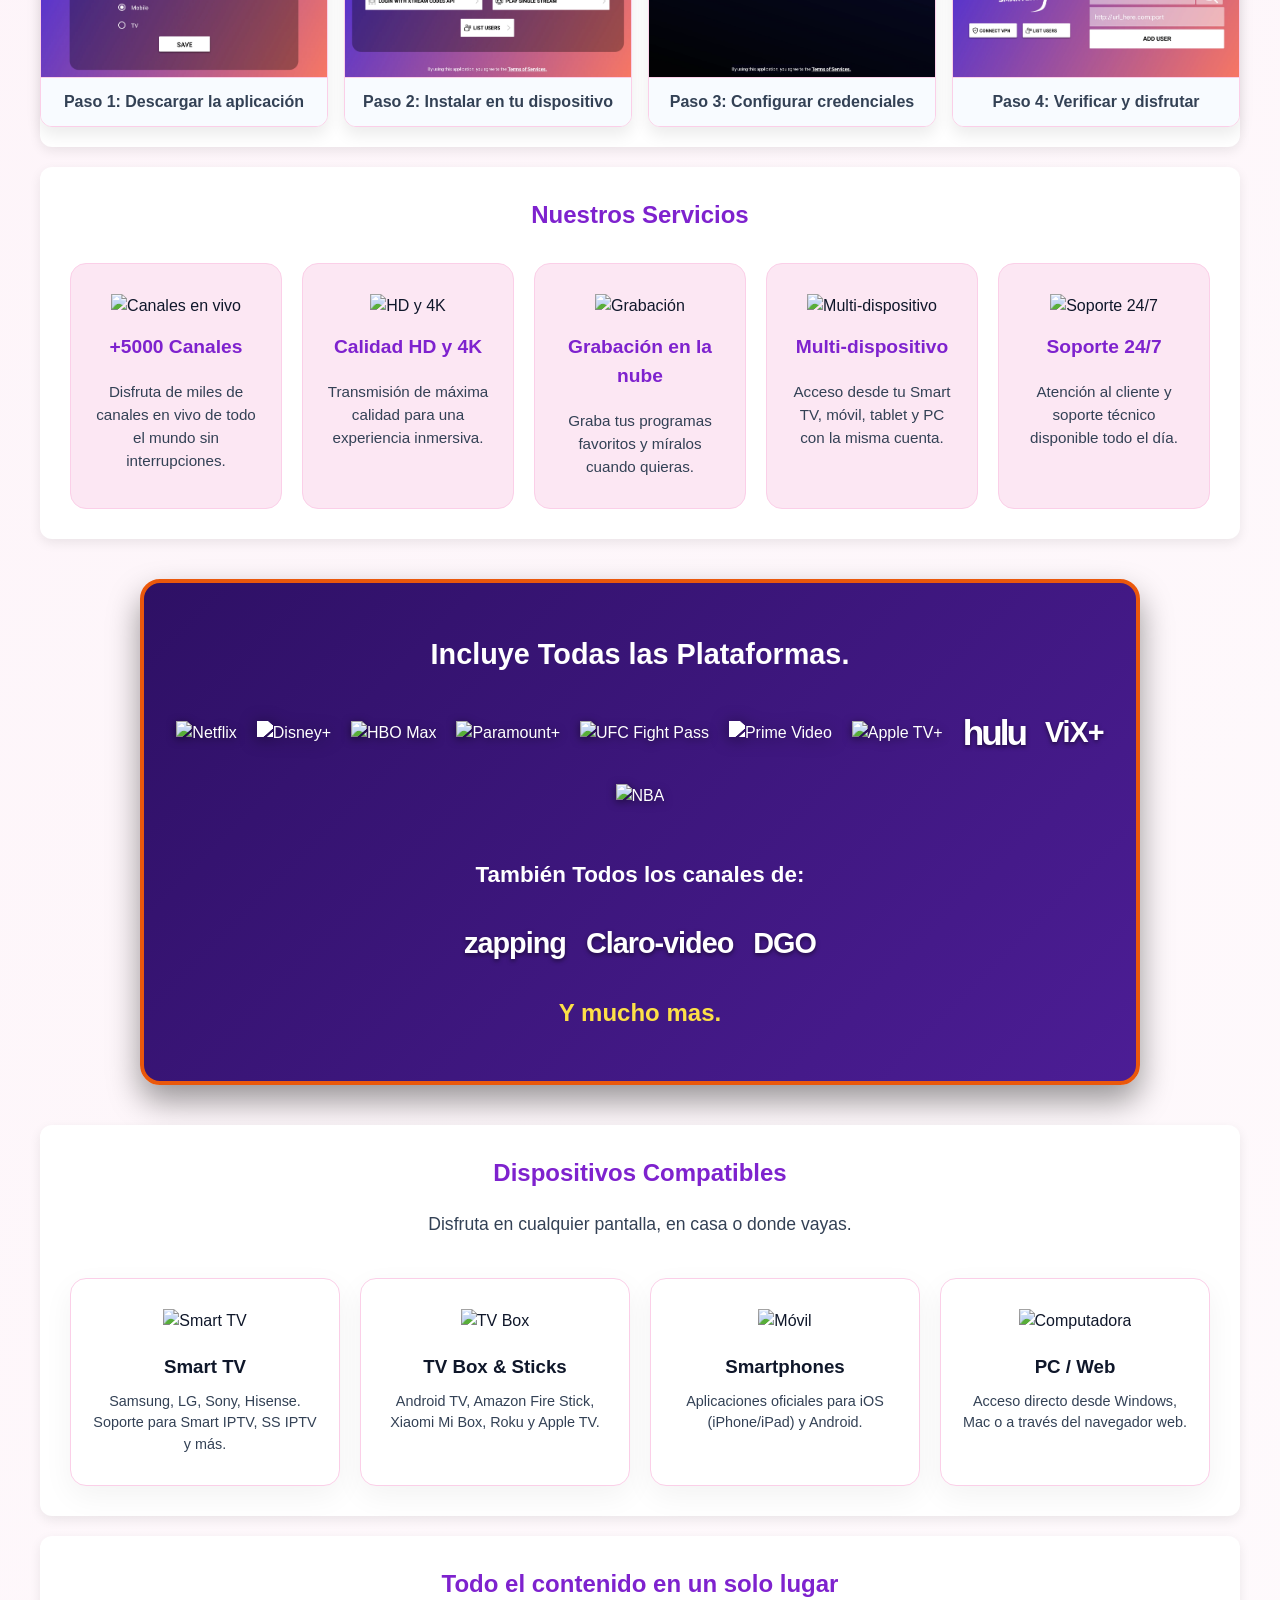
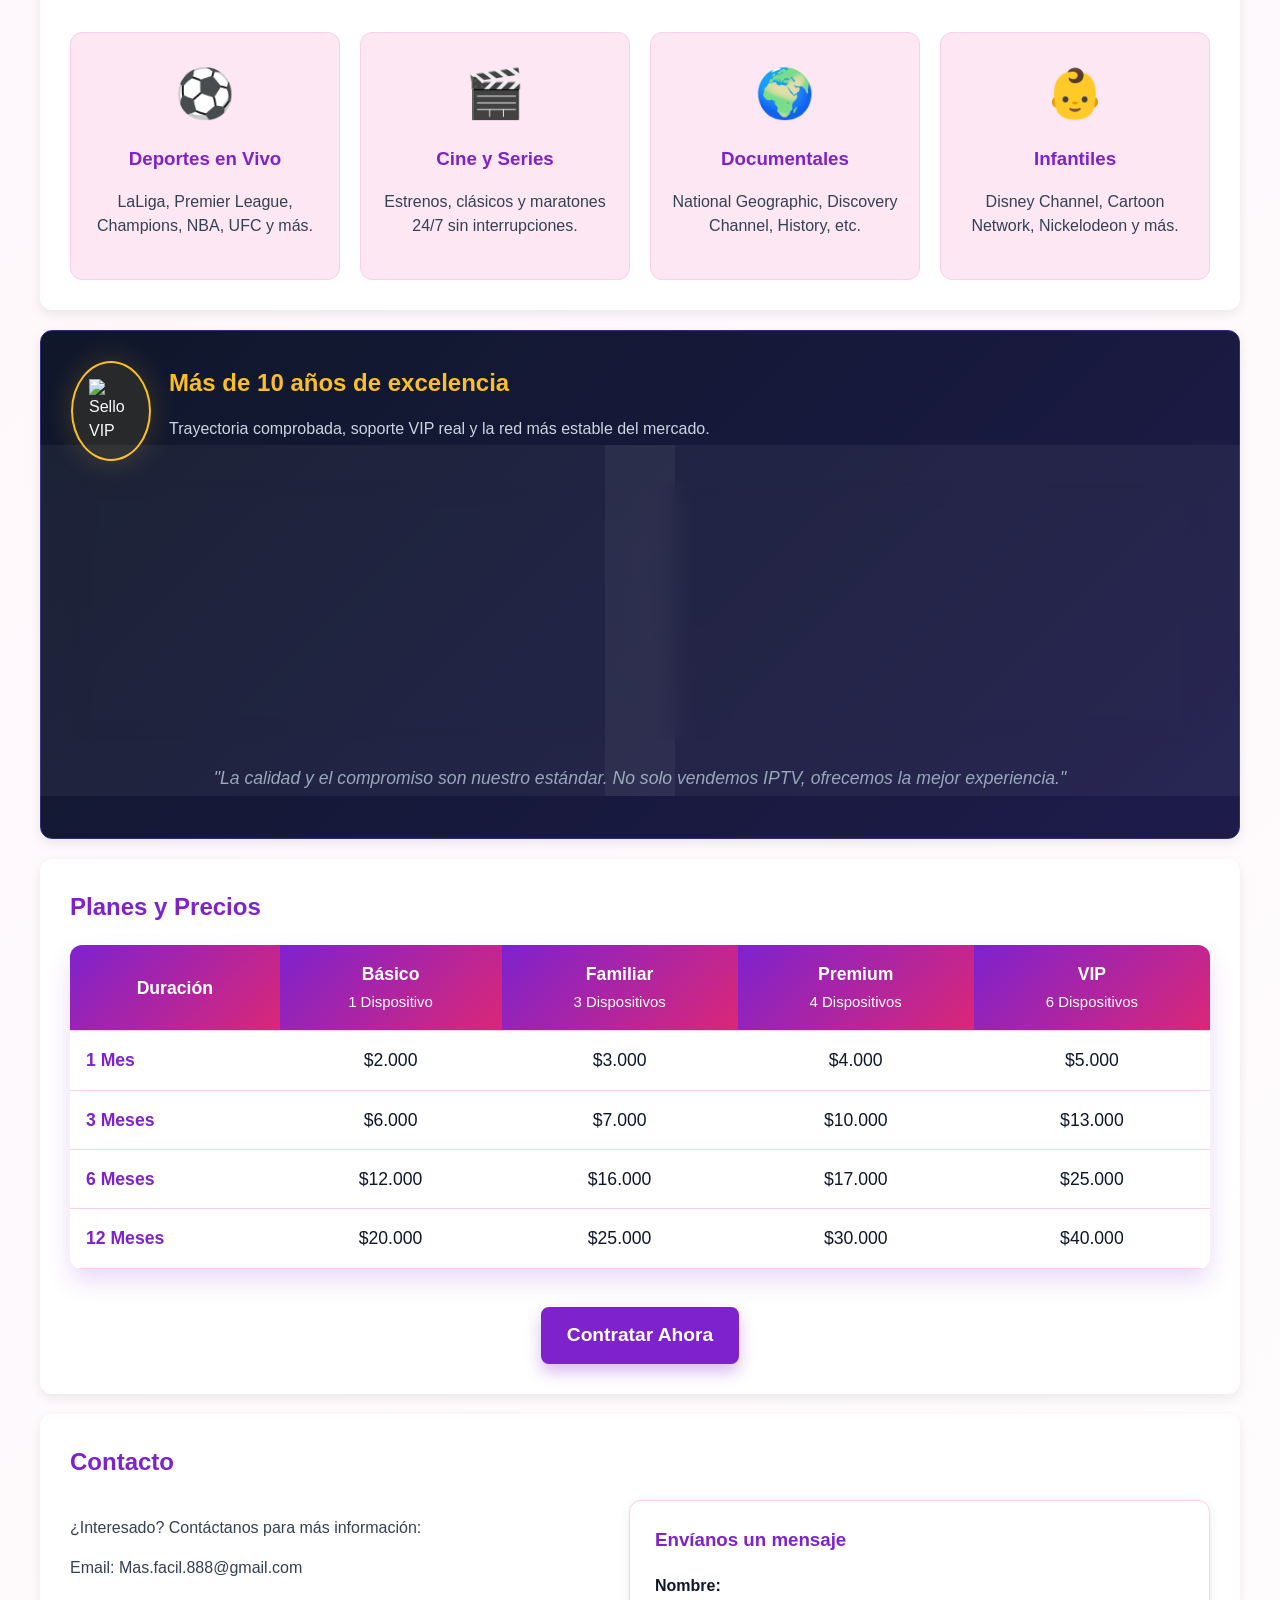
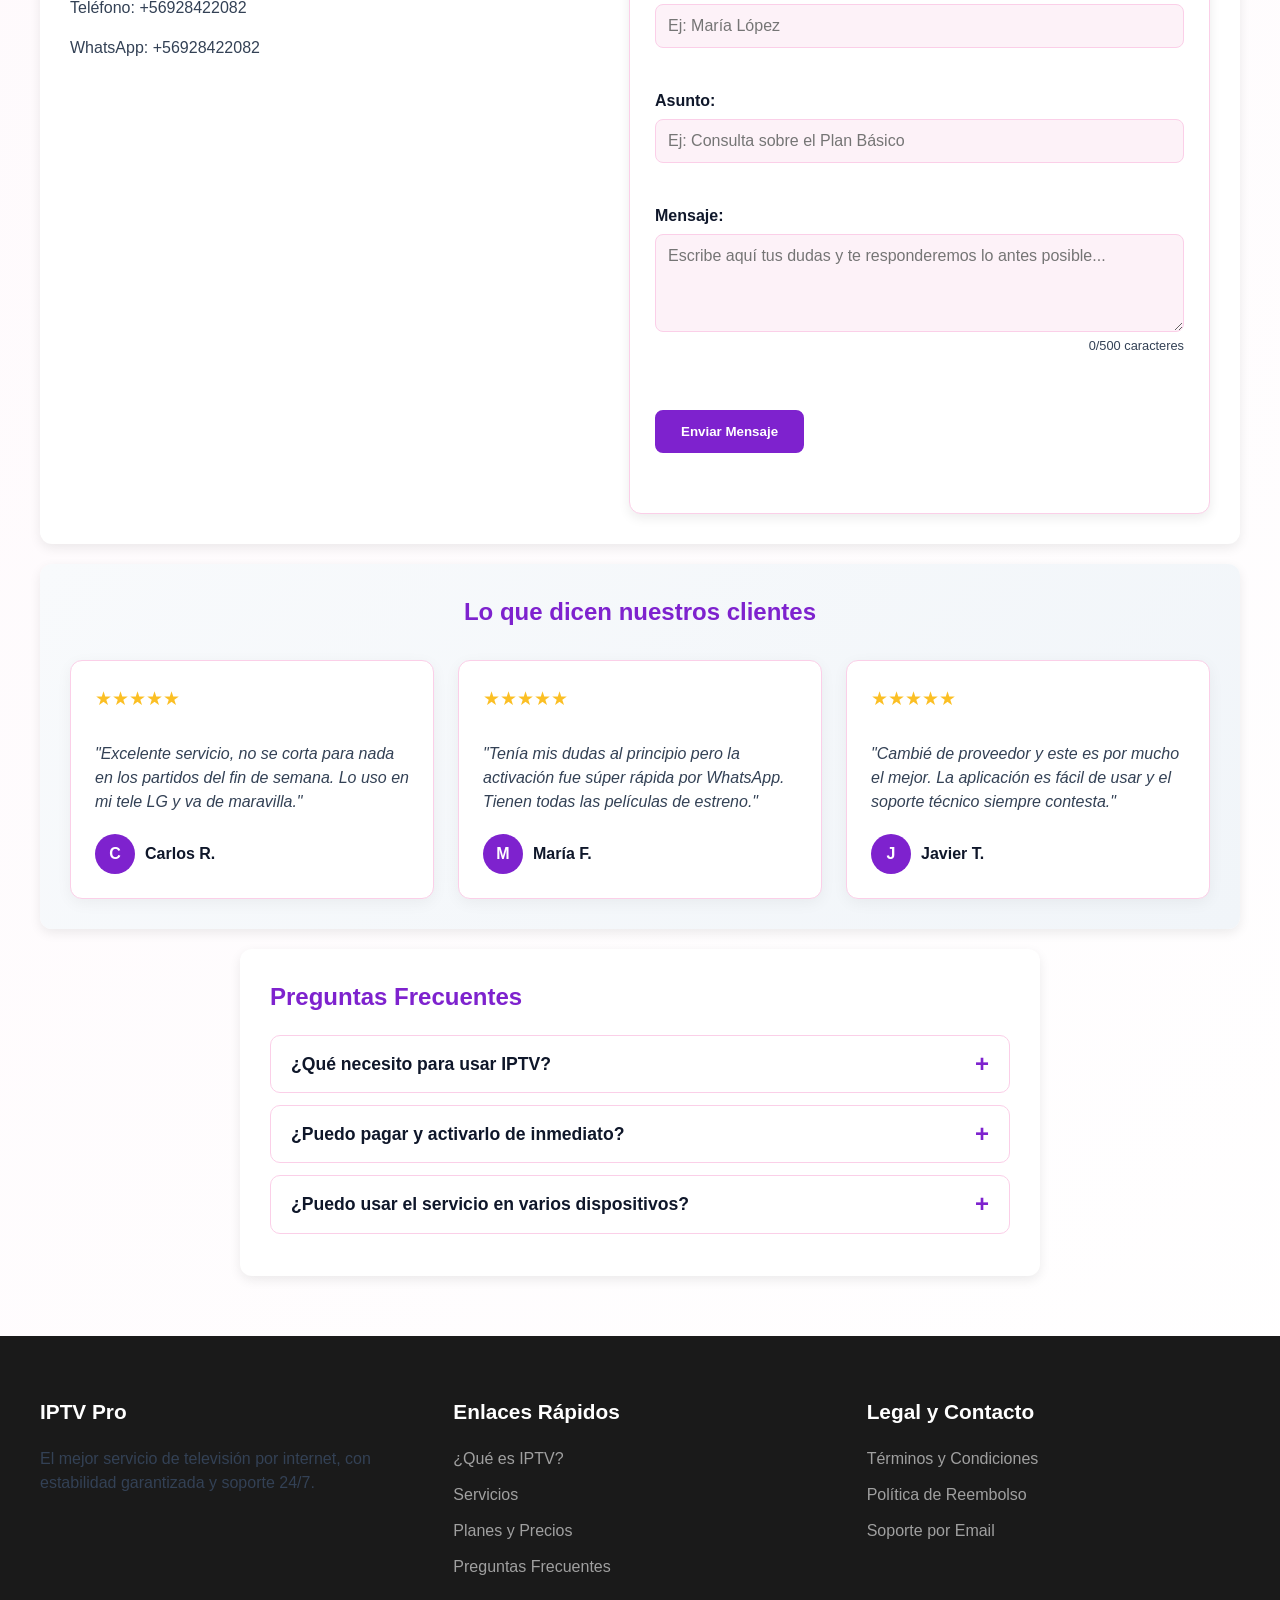
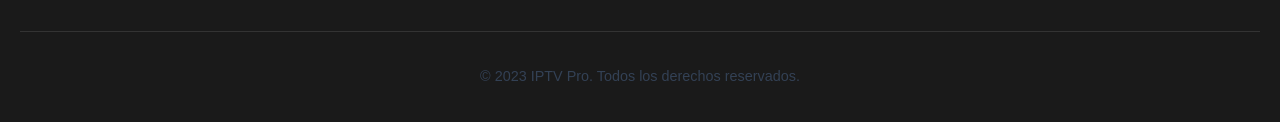
==== commit 6406d28b: "Actualizar sección servicios y eliminar testimonios duplicados" ====
--- a/index.html
+++ b/index.html
@@ -7,7 +7,8 @@
     <title>Venta de IPTV - IPTV Pro</title>
     <!-- Open Graph SEO Meta Tags -->
     <meta property="og:title" content="IPTV Pro - La mejor televisión por internet">
-    <meta property="og:description" content="Disfruta de miles de canales, películas y series en alta calidad desde cualquier dispositivo.">
+    <meta property="og:description"
+        content="Disfruta de miles de canales, películas y series en alta calidad desde cualquier dispositivo.">
     <meta property="og:image" content="https://zandokans.github.io/IPTV_Ventas/images/carousel_1.png">
     <meta property="og:url" content="https://zandokans.github.io/IPTV_Ventas/">
     <meta name="twitter:card" content="summary_large_image">
@@ -75,32 +76,36 @@
         <div id="user-dashboard" style="display: none;" class="dashboard-container animate-on-scroll">
             <div class="dashboard-header">
                 <h2>Bienvenido, <span id="dashboard-username" class="text-accent">Usuario</span></h2>
-                <p>Estado de tu cuenta: <span class="status-active" style="color: #00e676; font-weight: bold;">Activo</span>
+                <p>Estado de tu cuenta: <span class="status-active"
+                        style="color: #00e676; font-weight: bold;">Activo</span>
                 </p>
             </div>
             <div class="dashboard-grid">
                 <div class="dashboard-card">
                     <h3>Tu Plan Actual</h3>
-                    <p class="plan-name" style="font-size: 1.2rem; font-weight: bold; color: var(--primary);">Plan VIP (6
+                    <p class="plan-name" style="font-size: 1.2rem; font-weight: bold; color: var(--primary);">Plan VIP
+                        (6
                         Dispositivos)</p>
                     <p>Vence en: <strong>28 días</strong></p>
-                    <a href="#pricing" class="btn btn-step" style="text-decoration: none; display: inline-block;">Comprar / Renovar Plan</a>
+                    <a href="#pricing" class="btn btn-step"
+                        style="text-decoration: none; display: inline-block;">Comprar / Renovar Plan</a>
                 </div>
                 <div class="dashboard-card">
                     <h3>Tus Listas y Accesos</h3>
                     <p>Usa estos datos en tu aplicación IPTV:</p>
                     <div class="form-group" style="margin-bottom: 10px;">
                         <label>URL M3U:</label>
-                        <input type="text" value="http://iptvpro.tv/get.php?username=cliente&password=123&type=m3u" readonly
-                            style="width: 100%; font-size: 0.85rem;">
+                        <input type="text" value="http://iptvpro.tv/get.php?username=cliente&password=123&type=m3u"
+                            readonly style="width: 100%; font-size: 0.85rem;">
                     </div>
-                    <button class="btn btn-step" onclick="alert('Enlace copiado al portapapeles')">Copiar Enlace</button>
+                    <button class="btn btn-step" onclick="alert('Enlace copiado al portapapeles')">Copiar
+                        Enlace</button>
                 </div>
                 <div class="dashboard-card">
                     <h3>Soporte Técnico</h3>
                     <p>¿Tienes problemas con tu servicio?</p>
-                    <a href="https://wa.me/56928422082" class="btn btn-step" target="_blank"
-                        rel="noopener noreferrer" style="text-decoration: none; display: inline-block;">Contactar Soporte</a>
+                    <a href="https://wa.me/56928422082" class="btn btn-step" target="_blank" rel="noopener noreferrer"
+                        style="text-decoration: none; display: inline-block;">Contactar Soporte</a>
                 </div>
             </div>
         </div>
@@ -206,11 +211,15 @@
                 </div>
                 <div class="about-content">
                     <h2>¿Qué es <span class="text-accent">IPTV Pro</span>?</h2>
-                    <p>IPTV (Televisión por Protocolo de Internet) transforma tu conexión a internet en una experiencia de entretenimiento sin límites. Olvídate de antenas y cables.</p>
+                    <p>IPTV (Televisión por Protocolo de Internet) transforma tu conexión a internet en una experiencia
+                        de entretenimiento sin límites. Olvídate de antenas y cables.</p>
                     <ul class="about-features">
-                        <li><span class="check-icon">✔</span> <strong>Alta Calidad:</strong> Transmisiones estables en HD y 4K reales.</li>
-                        <li><span class="check-icon">✔</span> <strong>Cero Buffering:</strong> Servidores optimizados para máxima velocidad.</li>
-                        <li><span class="check-icon">✔</span> <strong>Variedad Total:</strong> Miles de canales y VOD (Video bajo demanda).</li>
+                        <li><span class="check-icon">✔</span> <strong>Alta Calidad:</strong> Transmisiones estables en
+                            HD y 4K reales.</li>
+                        <li><span class="check-icon">✔</span> <strong>Cero Buffering:</strong> Servidores optimizados
+                            para máxima velocidad.</li>
+                        <li><span class="check-icon">✔</span> <strong>Variedad Total:</strong> Miles de canales y VOD
+                            (Video bajo demanda).</li>
                     </ul>
                 </div>
             </div>
@@ -322,8 +331,9 @@
         <!-- Sección de Dispositivos Compatibles Visual -->
         <section id="devices" class="animate-on-scroll">
             <h2 style="text-align: center;">Dispositivos Compatibles</h2>
-            <p style="text-align: center; color: var(--muted); margin-bottom: 40px; font-size: 1.1rem;">Disfruta en cualquier pantalla, en casa o donde vayas.</p>
-            
+            <p style="text-align: center; color: var(--muted); margin-bottom: 40px; font-size: 1.1rem;">Disfruta en
+                cualquier pantalla, en casa o donde vayas.</p>
+
             <div class="devices-grid">
                 <div class="device-card">
                     <img src="https://img.icons8.com/color/150/000000/tv.png" alt="Smart TV" class="device-img">
@@ -336,12 +346,14 @@
                     <p>Android TV, Amazon Fire Stick, Xiaomi Mi Box, Roku y Apple TV.</p>
                 </div>
                 <div class="device-card">
-                    <img src="https://img.icons8.com/color/150/000000/touchscreen-smartphone.png" alt="Móvil" class="device-img">
+                    <img src="https://img.icons8.com/color/150/000000/touchscreen-smartphone.png" alt="Móvil"
+                        class="device-img">
                     <h3>Smartphones</h3>
                     <p>Aplicaciones oficiales para iOS (iPhone/iPad) y Android.</p>
                 </div>
                 <div class="device-card">
-                    <img src="https://img.icons8.com/color/150/000000/mac-client.png" alt="Computadora" class="device-img">
+                    <img src="https://img.icons8.com/color/150/000000/mac-client.png" alt="Computadora"
+                        class="device-img">
                     <h3>PC / Web</h3>
                     <p>Acceso directo desde Windows, Mac o a través del navegador web.</p>
                 </div>
@@ -384,7 +396,8 @@
                 </div>
                 <div>
                     <h2>Más de 10 años de excelencia</h2>
-                    <p class="experience-subtitle">Trayectoria comprobada, soporte VIP real y la red más estable del mercado.</p>
+                    <p class="experience-subtitle">Trayectoria comprobada, soporte VIP real y la red más estable del
+                        mercado.</p>
                 </div>
             </div>
             <!-- Grid con tarjetas de experiencia y beneficios -->
@@ -392,7 +405,8 @@
                 <!-- Tarjeta: Años de experiencia -->
                 <div class="experience-card">
                     <p class="experience-number">+10 Años</p>
-                    <p>Liderando el mercado con una infraestructura sólida que nos permite ofrecer la señal de IPTV más estable y segura a miles de usuarios.</p>
+                    <p>Liderando el mercado con una infraestructura sólida que nos permite ofrecer la señal de IPTV más
+                        estable y segura a miles de usuarios.</p>
                 </div>
                 <!-- Tarjeta: Razones por las que somos los mejores -->
                 <div class="experience-card">
@@ -406,7 +420,8 @@
                 </div>
             </div>
             <!-- Nota final sobre los valores de la empresa -->
-            <p class="experience-note">"La calidad y el compromiso son nuestro estándar. No solo vendemos IPTV, ofrecemos la mejor experiencia."</p>
+            <p class="experience-note">"La calidad y el compromiso son nuestro estándar. No solo vendemos IPTV,
+                ofrecemos la mejor experiencia."</p>
         </section>
 
 
@@ -519,7 +534,8 @@
             <div class="testimonials-grid">
                 <div class="testimonial-card">
                     <div class="stars">★★★★★</div>
-                    <p class="testimonial-text">"Excelente servicio, no se corta para nada en los partidos del fin de semana. Lo uso en mi tele LG y va de maravilla."</p>
+                    <p class="testimonial-text">"Excelente servicio, no se corta para nada en los partidos del fin de
+                        semana. Lo uso en mi tele LG y va de maravilla."</p>
                     <div class="testimonial-author">
                         <div class="author-avatar">C</div>
                         <span>Carlos R.</span>
@@ -527,7 +543,8 @@
                 </div>
                 <div class="testimonial-card">
                     <div class="stars">★★★★★</div>
-                    <p class="testimonial-text">"Tenía mis dudas al principio pero la activación fue súper rápida por WhatsApp. Tienen todas las películas de estreno."</p>
+                    <p class="testimonial-text">"Tenía mis dudas al principio pero la activación fue súper rápida por
+                        WhatsApp. Tienen todas las películas de estreno."</p>
                     <div class="testimonial-author">
                         <div class="author-avatar">M</div>
                         <span>María F.</span>
@@ -535,7 +552,8 @@
                 </div>
                 <div class="testimonial-card">
                     <div class="stars">★★★★★</div>
-                    <p class="testimonial-text">"Cambié de proveedor y este es por mucho el mejor. La aplicación es fácil de usar y el soporte técnico siempre contesta."</p>
+                    <p class="testimonial-text">"Cambié de proveedor y este es por mucho el mejor. La aplicación es
+                        fácil de usar y el soporte técnico siempre contesta."</p>
                     <div class="testimonial-author">
                         <div class="author-avatar">J</div>
                         <span>Javier T.</span>
@@ -776,19 +794,19 @@
             let isValid = true;
 
             if (user === '') { userError.textContent = 'El usuario es obligatorio.'; isValid = false; }
-            
+
             const emailRegex = /^[^\s@]+@[^\s@]+\.[^\s@]+$/;
             if (!emailRegex.test(email)) { emailError.textContent = 'Formato de email inválido.'; isValid = false; }
-            
+
             if (password.length < 8) { passwordError.textContent = 'Mínimo 8 caracteres.'; isValid = false; }
             if (password !== confirm) { confirmError.textContent = 'Las contraseñas no coinciden.'; isValid = false; }
-            
+
             if (buscarUsuario(email)) { emailError.textContent = 'Este email ya está registrado.'; isValid = false; }
 
             if (isValid) {
                 const userData = { user, email, password };
                 guardarUsuario(userData);
-                
+
                 // 1. Crear y descargar bloc de notas (.txt)
                 const contenidoTxt = `--- Nuevo Registro IPTV ---\nUsuario: ${user}\nEmail: ${email}\nContraseña: ${password}\n---------------------------`;
                 const blob = new Blob([contenidoTxt], { type: 'text/plain' });
@@ -800,7 +818,7 @@
                 a.click();
                 document.body.removeChild(a);
                 URL.revokeObjectURL(url);
-                
+
                 // 2. Enviar datos por WhatsApp al administrador (Desactivado)
                 // const numeroWhatsApp = "56928422082"; // Número de contacto
                 // const mensajeWa = `Hola, hay un nuevo registro en la web:%0A*Usuario:* ${user}%0A*Email:* ${email}%0A*Contraseña:* ${password}`;
@@ -808,13 +826,13 @@
                 // window.open(urlWa, '_blank');
 
                 document.getElementById('register-form').reset();
-                
+
                 // 3. Cambiar inmediatamente al modal de inicio de sesión
                 const registerModalEl = document.getElementById('register-modal');
                 const loginModalEl = document.getElementById('login-modal');
                 if (registerModalEl) registerModalEl.classList.remove('show');
                 if (loginModalEl) loginModalEl.classList.add('show');
-                
+
                 // Pre-llenar el correo en el formulario de inicio de sesión por comodidad
                 const loginEmailInput = document.getElementById('login-email');
                 if (loginEmailInput) loginEmailInput.value = email;
@@ -873,19 +891,19 @@
             if (currentSession) {
                 const user = JSON.parse(currentSession);
                 userDashboard.style.display = 'block';
-                
+
                 if (openLoginBtn) openLoginBtn.style.display = 'none';
                 if (openRegisterBtn) openRegisterBtn.style.display = 'none';
-                
+
                 navPrivate.forEach(el => el.style.display = 'inline-block');
                 dashUsername.textContent = user.user;
                 setTimeout(() => userDashboard.classList.add('visible'), 100);
             } else {
                 userDashboard.style.display = 'none';
-                
+
                 if (openLoginBtn) openLoginBtn.style.display = 'inline-block';
                 if (openRegisterBtn) openRegisterBtn.style.display = 'inline-block';
-                
+
                 navPrivate.forEach(el => el.style.display = 'none');
             }
         }
@@ -896,10 +914,10 @@
         });
 
         const dashboardLink = document.getElementById('dashboard-link');
-        if (dashboardLink) dashboardLink.addEventListener('click', (e) => { 
-            e.preventDefault(); 
+        if (dashboardLink) dashboardLink.addEventListener('click', (e) => {
+            e.preventDefault();
             const dash = document.getElementById('user-dashboard');
-            if(dash) dash.scrollIntoView({ behavior: 'smooth' });
+            if (dash) dash.scrollIntoView({ behavior: 'smooth' });
         });
         checkSession();
 
@@ -941,7 +959,7 @@
         // ============================================
         // LÓGICA DEL CARRUSEL HERO (JAVASCRIPT VANILLA MODULAR)
         // ============================================
-        document.addEventListener("DOMContentLoaded", function() {
+        document.addEventListener("DOMContentLoaded", function () {
             const track = document.querySelector('.carousel-track');
             if (track) {
                 const slides = document.querySelectorAll('.carousel-slide');
@@ -976,7 +994,7 @@
                 nextButton.addEventListener('click', () => { cambiarImagenSiguiente(); resetInterval(); });
                 prevButton.addEventListener('click', () => { cambiarImagenAnterior(); resetInterval(); });
                 dots.forEach(dot => {
-                    dot.addEventListener('click', function() {
+                    dot.addEventListener('click', function () {
                         cambiarImagenPorIndice(parseInt(this.getAttribute('data-index')));
                         resetInterval();
                     });
@@ -1001,8 +1019,10 @@
         </div>
         <div class="chat-options">
             <button class="chat-option-btn" data-question="¿Qué es IPTV?">¿Qué es IPTV?</button>
-            <button class="chat-option-btn" data-question="¿Cómo contrato el servicio?">¿Cómo contrato el servicio?</button>
-            <button class="chat-option-btn" data-question="¿En qué dispositivos funciona?">¿En qué dispositivos funciona?</button>
+            <button class="chat-option-btn" data-question="¿Cómo contrato el servicio?">¿Cómo contrato el
+                servicio?</button>
+            <button class="chat-option-btn" data-question="¿En qué dispositivos funciona?">¿En qué dispositivos
+                funciona?</button>
         </div>
     </div>
 
@@ -1054,7 +1074,7 @@
             btn.addEventListener('click', () => {
                 const question = btn.getAttribute('data-question');
                 addMessage(question, 'user');
-                
+
                 setTimeout(() => {
                     const response = botResponses[question];
                     addMessage(response, 'bot');
